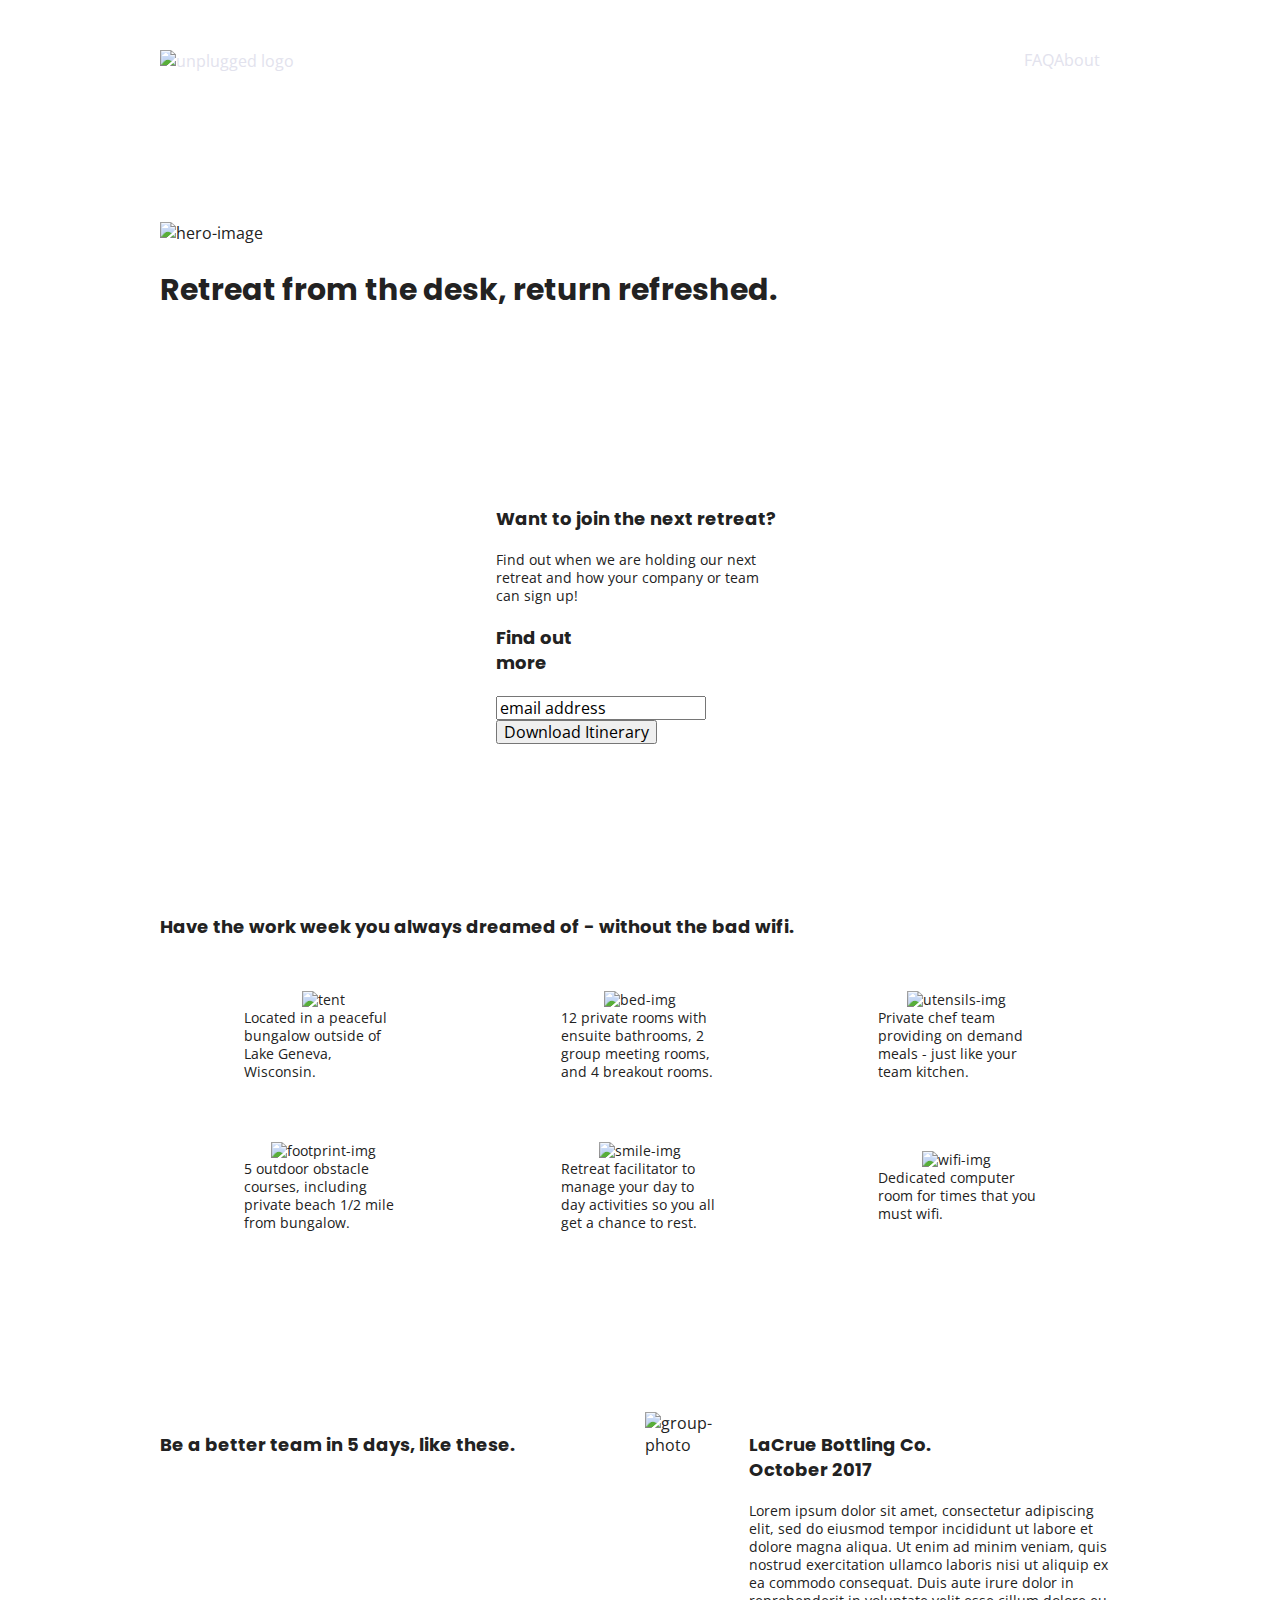
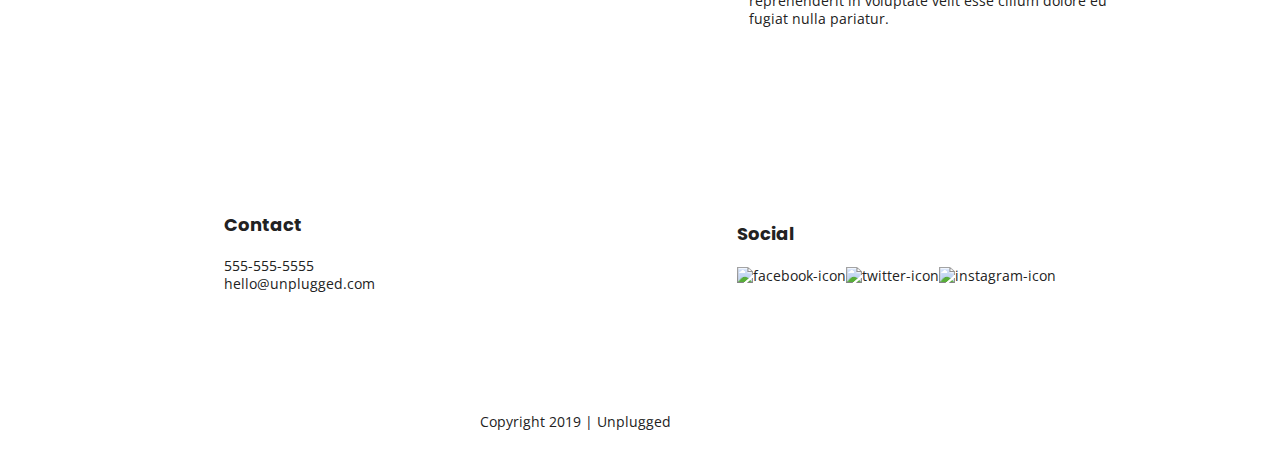
==== index.html @ 4fd0d063 "added text styles to css, organized index.html" ====
<!doctype html>
<html class="no-js" lang="">

<head>
  <title>Unplugged</title>
  <meta charset="utf-8">
  <title></title>
  <meta name="description" content="">
  <meta name="viewport" content="width=device-width, initial-scale=1">

  <meta property="og:title" content="">
  <meta property="og:type" content="">
  <meta property="og:url" content="">
  <meta property="og:image" content="">

  <link rel="manifest" href="site.webmanifest">
  <link rel="apple-touch-icon" href="icon.png">
  <!-- Place favicon.ico in the root directory -->
<!--------------------------------- CSS sheet Links -------------------------------------------->
  <link rel="stylesheet" href="css/normalize.css">
  <link rel="stylesheet" href="css/main.css">

  <meta name="theme-color" content="#fafafa">
<!--------------------------------- Font Links -------------------------------------------->
    <link rel="preconnect" href="https://fonts.googleapis.com">
    <link rel="preconnect" href="https://fonts.gstatic.com" crossorigin>
    <link href="https://fonts.googleapis.com/css2?family=Open+Sans:ital,wght@0,400;0,700;1,400&family=Poppins:wght@500&display=swap" rel="stylesheet">

  </head>

<body>

  <!--------------------------------- Header -------------------------------------------->
  <header>
    <div class="content-wrapper">
      <a href="#"><img src="../unplugged-project/img/" alt="unplugged logo"></a>  
    
      <div class="header-divider"></div>
      <div class="navbar">
        <nav>
          <ul>
            <li> <a href="faq/index.html" target="_blank" >FAQ</a></li>
            <li> <a href="about/index.html" target="_blank"> About</a></li>
          </ul>
        </nav>
      </div>
      
    </div>
  </header>

  <!--------------------------------- Hero Area -------------------------------------------->
<main>
  <section class="hero-area">
    <div class="content-wrapper">
      <img src="img/hero" alt="hero-image">
      <h2>Retreat from the desk, return refreshed.</h2>
    </div>
  </section>
 <!--------------------------------- Aside -------------------------------------------->
  <aside>
    <div class="content-wrapper">
      <div class="newsletter-signup">
        <h3>Want to join the next retreat?</h3>
        <p>Find out when we are holding our next retreat 
          and how your company or team can sign up!</p>
          <div class="form">
            <h3>Find out more</h3>
            <input type="text" name="name" value="email address">
            <input type="button" value="Download Itinerary">
        </div>
      </div>
    </div>
  </aside>
    <!--------------------------------- Features -------------------------------------------->
  <section class="features">
      <div class="content-wrapper">
            <h3> Have the work week you always dreamed of - without the 
                  bad wifi.</h3>
        <div class="feature-items">
          <article>
            <p class="tent-icon"><img src="img/" alt="tent"></p> <!--tent-->
            <p class="features-item-description">Located in a peaceful bungalow outside of Lake Geneva, 
                  Wisconsin.</p>
          </article>
          <article>
              <p class="bed-icon"> <img src="img/" alt="bed-img"></p> <!--bed-->
                <p class="features-item-description">12 private rooms with ensuite bathrooms, 2 group meeting rooms, 
                and 4 breakout rooms.</p>
          </article>
          <article>    
            <p class="utensils-icon"><img src="img/" alt="utensils-img"></p>
            <p class="features-item-description">Private chef team providing on demand meals 
                - just like your team kitchen.</p>
          </article>
          <article>
                <p class="footprint-icon"> <img src="img/" alt="footprint-img"></p>
                  <p class="features-item-description">5 outdoor obstacle courses, including private
                    beach 1/2 mile from bungalow.</p>
          </article>
          <article>
            <p class="smile-icon"><img src="img/" alt="smile-img"></p>
            <p class="features-item-description"> Retreat facilitator to manage your day to day
                    activities so you all get a chance to rest.</p>
          </article>
          <article>
            <p class="wifi-icon"> <img src="img/" alt="wifi-img"></p>
            <p class="features-item-description">Dedicated computer room for times that you must wifi.</p>
              </article>
          </div>
    </div>
   </section>
    <section>
      <div class="reviews">
        <div class="content-wrapper">
          <article>
            <h3> Be a better team in 5 days, like these.</h3>
            <img src="img/" alt="group-photo"></a><!--insert image-->
                <div> 
                  <h4> LaCrue Bottling Co. <br> October 2017</h4>
                      <p>Lorem ipsum dolor sit amet, consectetur adipiscing 
                        elit, sed do eiusmod tempor incididunt ut labore et 
                        dolore magna aliqua. Ut enim ad minim veniam, quis 
                        nostrud exercitation ullamco laboris nisi ut aliquip 
                        ex ea commodo consequat. Duis aute irure dolor
                         in reprehenderit in voluptate velit esse cillum dolore 
                         eu fugiat nulla pariatur.</p> 
                </div> 
          </article>
        </div>
      </div>
    </section>
</main>

  <!--------------------------------- Footer -------------------------------------------->
  <footer>
    <div class="content-wrapper">
      <div class="footer-content">
        <div class="contact">
          <address>
              <h4> Contact</h4>
              <p> 555-555-5555 <br> 
              hello@unplugged.com</p>
          </address>
        </div>
        <div class="Socials">
          <h4> Social</h4>
          <div class="social-icons">
            <p> <img src="/img" alt="facebook-icon"> <a href="https://www.facebook.com/yoursite" target="_blank"></a></p>
            <p> <img src="/img" alt="twitter-icon"> <a href="https://twitter.com/Skillcrush" target="_blank"></a></p>
            <p> <img src="/img" alt="instagram-icon"> <a href="https://www.instagram.com/skillcrush/" target="_blank"></a></p>
          </div>
        </div>
      </div>
    </div>
    <div class="copyright">
        <p> Copyright 2019 | Unplugged </p>
    </div>
  </footer>
  <script src="js/vendor/modernizr-3.11.2.min.js"></script>
  <script src="js/plugins.js"></script>
  <script src="js/main.js"></script>

  <!-- Google Analytics: change UA-XXXXX-Y to be your site's ID. -->
  <script>
    window.ga = function () { ga.q.push(arguments) }; ga.q = []; ga.l = +new Date;
    ga('create', 'UA-XXXXX-Y', 'auto'); ga('set', 'anonymizeIp', true); ga('set', 'transport', 'beacon'); ga('send', 'pageview')
  </script>
  <script src="https://www.google-analytics.com/analytics.js" async></script>
</body>

</html>
---- css/main.css ----
/*! HTML5 Boilerplate v8.0.0 | MIT License | https://html5boilerplate.com/ */

/* main.css 2.1.0 | MIT License | https://github.com/h5bp/main.css#readme */
/*
 * What follows is the result of much research on cross-browser styling.
 * Credit left inline and big thanks to Nicolas Gallagher, Jonathan Neal,
 * Kroc Camen, and the H5BP dev community and team.
 */

/* ==========================================================================
   Base styles: opinionated defaults
   ========================================================================== */

html {
  color: #222;
  font-size: 1em;
  line-height: 1.4;
}

/*
 * Remove text-shadow in selection highlight:
 * https://twitter.com/miketaylr/status/12228805301
 *
 * Vendor-prefixed and regular ::selection selectors cannot be combined:
 * https://stackoverflow.com/a/16982510/7133471
 *
 * Customize the background color to match your design.
 */

::-moz-selection {
  background: #b3d4fc;
  text-shadow: none;
}

::selection {
  background: #b3d4fc;
  text-shadow: none;
}

/*
 * A better looking default horizontal rule
 */

hr {
  display: block;
  height: 1px;
  border: 0;
  border-top: 1px solid #ccc;
  margin: 1em 0;
  padding: 0;
}

/*
 * Remove the gap between audio, canvas, iframes,
 * images, videos and the bottom of their containers:
 * https://github.com/h5bp/html5-boilerplate/issues/440
 */

audio,
canvas,
iframe,
img,
svg,
video {
  vertical-align: middle;
}

/*
 * Remove default fieldset styles.
 */

fieldset {
  border: 0;
  margin: 0;
  padding: 0;
}

/*
 * Allow only vertical resizing of textareas.
 */

textarea {
  resize: vertical;
}

/* ==========================================================================
   Author's custom styles
   ========================================================================== */


/*-------------------------------   GENERAL STYLES ------------------------------------*/

html{
  font-size: 16px;
}

body{
  font-family: 'Open Sans', sans-serif;
  font-size: 1em;
  text-align: left;

}

ul,
ol {
  list-style: none;
  
}

a{
  color: #e2e2ed;
  text-decoration: none;

}

h2{
  font-family: 'Poppins', sans-serif;
  font-size: 1.875em;

}

h3,
h4 { 
  font-family: 'Poppins', sans-serif;
  font-size: 1.125em;
 margin: 20px 0;
}

p{
  font-size: .875em;
  line-height: 1.285em;
}

img{

}

figure{

}

address{
  font-style:normal;
}

.content-wrapper{
  width: 90%;
  margin: 50px 0;

}



/* ----------------------------- GRID AND FLEXBOX STYLES -------------------------------*/

/* ---------------------------Base styles header/footer Flexbox-------------------------*/
header, 
footer {
  display: flex;
  justify-content: center;
  align-items:center;
  flex-flow: row wrap;
}
header{
  padding: 15px 0;
}
header .content-wrapper{
  display: flex;
  justify-content: center;
  align-items:center;
  flex-flow: row wrap;
  margin:0;
}
.header-divider {
  width:100%;
  height: 1px;
  margin: 10px 0 20px 0;
}
header nav {
  display: flex;
  justify-content: center;
  align-items:center;
  flex-flow: row wrap;
  width:60%;
}

header nav ul{
  display: flex;
  justify-content: space-around;
  width: 100%;
}
footer{
  flex-direction: column;
}

footer p{
  margin:0;
}

footer .content-wrapper {
  width: 55%;
  margin: 50px 0;
}

footer .social-icons {
  display: flex;
  justify-content: space-around;
  align-items:center;
}

footer .socials p {
  display: flex;
  justify-content: center;
  align-items:center;
}
footer .copyright{
  margin: 20px 0;
}
/* ----------------------------------Hero Area---------------------------------------- */
.hero-area {
  display: flex;
  justify-content: center;
  flex-flow: row wrap;
}
/* ----------------------------------Aside-------------------------------------------- */
aside{
  display: flex;
  justify-content: center;
  align-items:center;
  flex-flow: row wrap;
}

/* ----------------------------------Features----------------------------------------- */
.features {
  display: flex;
  justify-content: center;
  flex-flow: row wrap;
}
.features p{
  margin:0;
}

.features h2 {
  margin-bottom: 60px;
}

.features .feature-items {
  display: flex;
  justify-content: center;
  align-items:center;
  flex-flow: row wrap;
}

.features article{
  width: 63%;
  margin: 30px 0;
}


/* ----------------------------------Reviews----------------------------------------- */
.reviews{
  display: flex;
  justify-content: center;
  flex-flow: row wrap;
}
.reviews .content-wrapper{
  width: 90%;
  margin: 50px 0;
}
.reviews h2 {
  margin-bottom: 40px;
}
.reviews h3 {
  width: 55%;
  margin: 20px 0;
}
/* ----------------------------------ABOUT PAGE--------------------------------------- */
.mission {
  display: flex;
  justify-content: center;
  align-items:center;
  flex-flow: row wrap;
}
.contact {
  display: flex;
  justify-content: center;
  align-items:center;
  flex-flow: row wrap;
}

/* ----------------------------------FAQ PAGE------------------------------------------ */
.faq {
  display: flex;
  justify-content: center;
  align-items:center;
  flex-flow: row wrap;
}
.faq .content-wrapper {
  display: flex;
  justify-content: center;
  align-items:center;
  flex-flow: row wrap;
  margin: 50px 0 0;
}
 
.faq h2{
  margin: 40px;
}
.faq-content{
  margin-bottom: 50px;
}


/* ==========================================================================
   Helper classes
   ========================================================================== */

/*
 * Hide visually and from screen readers
 */

.hidden,
[hidden] {
  display: none !important;
}

/*
 * Hide only visually, but have it available for screen readers:
 * https://snook.ca/archives/html_and_css/hiding-content-for-accessibility
 *
 * 1. For long content, line feeds are not interpreted as spaces and small width
 *    causes content to wrap 1 word per line:
 *    https://medium.com/@jessebeach/beware-smushed-off-screen-accessible-text-5952a4c2cbfe
 */

.sr-only {
  border: 0;
  clip: rect(0, 0, 0, 0);
  height: 1px;
  margin: -1px;
  overflow: hidden;
  padding: 0;
  position: absolute;
  white-space: nowrap;
  width: 1px;
  /* 1 */
}

/*
 * Extends the .sr-only class to allow the element
 * to be focusable when navigated to via the keyboard:
 * https://www.drupal.org/node/897638
 */

.sr-only.focusable:active,
.sr-only.focusable:focus {
  clip: auto;
  height: auto;
  margin: 0;
  overflow: visible;
  position: static;
  white-space: inherit;
  width: auto;
}

/*
 * Hide visually and from screen readers, but maintain layout
 */

.invisible {
  visibility: hidden;
}

/*
 * Clearfix: contain floats
 *
 * For modern browsers
 * 1. The space content is one way to avoid an Opera bug when the
 *    `contenteditable` attribute is included anywhere else in the document.
 *    Otherwise it causes space to appear at the top and bottom of elements
 *    that receive the `clearfix` class.
 * 2. The use of `table` rather than `block` is only necessary if using
 *    `:before` to contain the top-margins of child elements.
 */

.clearfix::before,
.clearfix::after {
  content: " ";
  display: table;
}

.clearfix::after {
  clear: both;
}

/* ==========================================================================
   EXAMPLE Media Queries for Responsive Design.
   These examples override the primary ('mobile first') styles.
   Modify as content requires.
   ========================================================================== */

@media only screen and (min-width: 768px) {
/* ----------------------------------TABLET STYLES------------------------------------- */
/* ----------------------------------GENERAL------------------------------------------- */
.content-wrapper{
  max-width: 640px;
  margin: 100px 0;
}
/* ----------------------------------HEADER------------------------------------------ */
header{ 
justify-content: space-around;
padding: 33px 0;

}
header .content-wrapper {
  width: 100%;
  justify-content: space-between;
}

header nav{
  width: 20%;
}

header nav ul{
  justify-content: space-between;
}

.header-divider{
  display: none;
}
/* ----------------------------------HERO-AREA---------------------------------------- */

/* ----------------------------------ASIDE-------------------------------------------- */
aside .content-wrapper{
  margin: 50px 0px;
  display: flex;
  justify-content: space-between;
  flex-flow: row nowrap;
}

aside .content-wrapper .newsletter-signup,
aside .content-wrapper .form{
  width:40%;
  margin: 0; 

}
/* ----------------------------------FEATURES---------------------------------------- */
 .features .content-wrapper h2{
  margin: 50px 70px;
 }
 .features article {
display: flex;
justify-content: center;
align-items: center;
flex-flow: column wrap;
flex-basis: 50%;
}

.features .features-item-description {
    width: 50%;
}

/* ----------------------------------REVIEWS----------------------------------------- */
.reviews article {
 display: flex;
 justify-content: space-between;
}

.reviews article div {
    width:  49%;       
}


/* ----------------------------------FOOTER------------------------------------------ */

footer .content-wrapper {
    width: 65% ;
    margin: 100px 0;
}

.footer-content {
display: flex;
justify-content: space-between;
align-items: center;
}

footer .contact, footer .socials{
    margin-bottom: 0;
}



footer .copyright {
    width: 25%;
}

/* ----------------------------------ABOUT PAGE-------------------------------------- */
.mission-content{
display: flex;
justify-content: space-between;
align-items: center;
}
.mission-content p {
width:40%;
}
.contact-section .content-wrapper h2{
width: 35%;
}
.contact-content{
display: flex;
justify-content: center;
align-items: center;
}

/* ----------------------------------FAQ PAGE---------------------------------------- */
.faq .content-wrapper{
  justify-content: space-between;
}
.faq-content{
  flex-basis: 45%;
}

.faq h2{
  width: 100%;
}
}

@media only screen and (min-width: 1200px){
/* ----------------------------------DESKTOP STYLES--------------------------------- */
/* ----------------------------------GENERAL---------------------------------------- */
.content-wrapper{
  max-width: 960px;
 /* margin: 40px 115px;*/
}

/* ----------------------------------HERO AREA------------------------------------- */
.hero-area h1{
  width: 60%;
}
/* ----------------------------------ASIDE----------------------------------------- */
aside .content-wrapper{

  justify-content: space-around;

}

aside .content-wrapper .newsletter-signup,
aside .content-wrapper .form{
  width:30%;
  margin: 0; 


}
/* ----------------------------------FEATURES--------------------------------------- */
 /* .features .content-wrapper h2{
  margin: 110px 115px;
  width: ;
 } */
 .features article {
flex-basis: 33%;
}
.features h2{
  width: 90% ;
}

/* ---------------------------------REVIEWS----------------------------------------- */

.reviews article div {
    width:  42%;       
}


/* ----------------------------------FOOTER----------------------------------------- */
/*
footer .content-wrapper {
    width: 89% ;
    margin: 110px 180px;
}

.footer-content {
display: flex;
justify-content: space-between;
align-items: center;
}

footer .contact, footer .socials{
    margin-bottom: 0;
}



footer .copyright {
    width: 25%;
}
*/
/* ----------------------------------ABOUT PAGE------------------------------------- */

.mission h2, 
.contact-section .content-wrapper h2{
  width: 95%;
}
 /* 
.contact-section{
  display: flex;
  justify-content: space-between;

}
.mission-content{
display: flex;
justify-content: space-between;
align-items: center;
}
.mission-content p {
width:40%;
}
.contact-section .content-wrapper h2{
width:100%;
display: flex;
justify-content: center;
}
.contact-section .content-wrapper .contact-info{
display: flex;
justify-content: space-between;
align-items: center;
} */

/* ---------------------------------FAQ PAGE---------------------------------------- */

/*
.faq .content-wrapper{
  justify-content: space-between;
}
.faq-content{
  flex-basis: 45%;
}
*/
.faq h2{
  width: 100%;
}
/*
 footer .copyright{
  width: 100%;
 }
*/
}


/*==========================================================================
   Print styles.
   Inlined to avoid the additional HTTP request:
   https://www.phpied.com/delay-loading-your-print-css/
   ========================================================================== */

@media print {
  *,
  *::before,
  *::after {
    background: #fff !important;
    color: #000 !important;
    /* Black prints faster */
    box-shadow: none !important;
    text-shadow: none !important;
  }

  a,
  a:visited {
    text-decoration: underline;
  }

  a[href]::after {
    content: " (" attr(href) ")";
  }

  abbr[title]::after {
    content: " (" attr(title) ")";
  }

  /*
   * Don't show links that are fragment identifiers,
   * or use the `javascript:` pseudo protocol
   */
  a[href^="#"]::after,
  a[href^="javascript:"]::after {
    content: "";
  }

  pre {
    white-space: pre-wrap !important;
  }

  pre,
  blockquote {
    border: 1px solid #999;
    page-break-inside: avoid;
  }

  /*
   * Printing Tables:
   * https://web.archive.org/web/20180815150934/http://css-discuss.incutio.com/wiki/Printing_Tables
   */
  thead {
    display: table-header-group;
  }

  tr,
  img {
    page-break-inside: avoid;
  }

  p,
  h2,
  h3 {
    orphans: 3;
    widows: 3;
  }

  h2,
  h3 {
    page-break-after: avoid;
  }
}
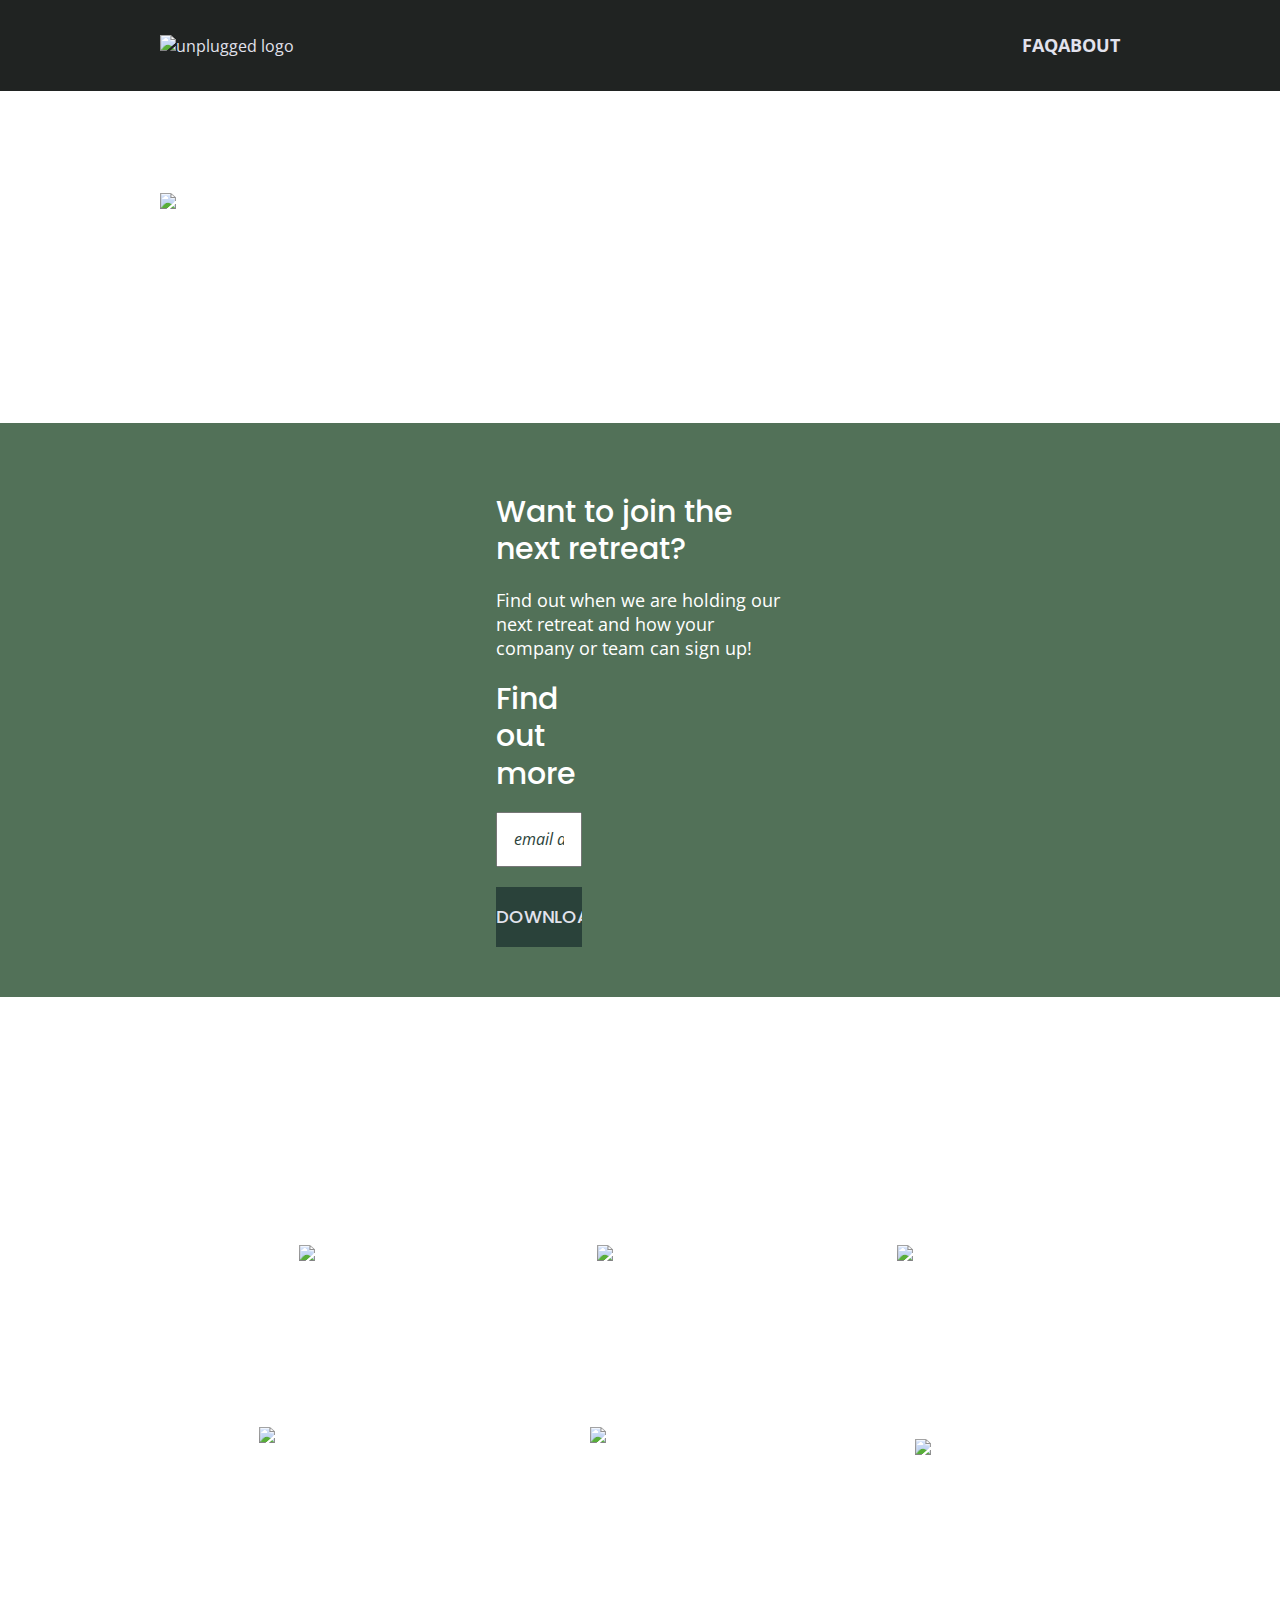
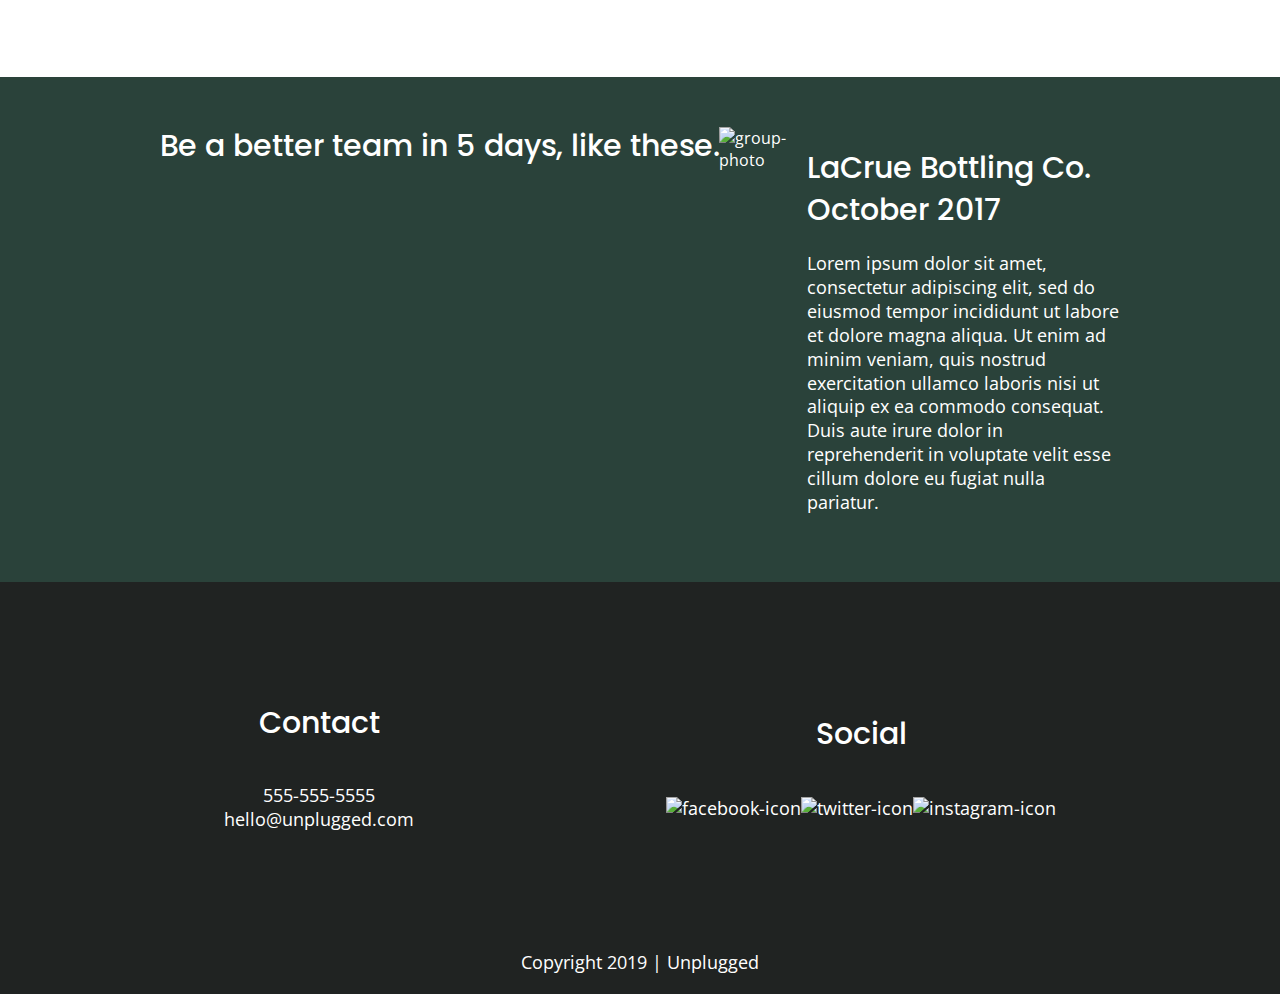
==== commit 9c016ef4: "added background color, text styles, fixed class name issues in html" ====
--- a/index.html
+++ b/index.html
@@ -16,12 +16,12 @@
   <link rel="manifest" href="site.webmanifest">
   <link rel="apple-touch-icon" href="icon.png">
   <!-- Place favicon.ico in the root directory -->
-<!--------------------------------- CSS sheet Links -------------------------------------------->
+<!--------------------------------- CSS sheet Links ------------------------------------------------------>
   <link rel="stylesheet" href="css/normalize.css">
   <link rel="stylesheet" href="css/main.css">
 
   <meta name="theme-color" content="#fafafa">
-<!--------------------------------- Font Links -------------------------------------------->
+<!--------------------------------- Font Links ---------------------------------------------------------->
     <link rel="preconnect" href="https://fonts.googleapis.com">
     <link rel="preconnect" href="https://fonts.gstatic.com" crossorigin>
     <link href="https://fonts.googleapis.com/css2?family=Open+Sans:ital,wght@0,400;0,700;1,400&family=Poppins:wght@500&display=swap" rel="stylesheet">
@@ -30,7 +30,7 @@
 
 <body>
 
-  <!--------------------------------- Header -------------------------------------------->
+  <!--------------------------------- Header ----------------------------------------------------------->
   <header>
     <div class="content-wrapper">
       <a href="#"><img src="../unplugged-project/img/" alt="unplugged logo"></a>  
@@ -48,7 +48,7 @@
     </div>
   </header>
 
-  <!--------------------------------- Hero Area -------------------------------------------->
+  <!--------------------------------- Hero Area -------------------------------------------------------->
 <main>
   <section class="hero-area">
     <div class="content-wrapper">
@@ -56,7 +56,7 @@
       <h2>Retreat from the desk, return refreshed.</h2>
     </div>
   </section>
- <!--------------------------------- Aside -------------------------------------------->
+ <!--------------------------------- Aside ----------------------------------------------------------->
   <aside>
     <div class="content-wrapper">
       <div class="newsletter-signup">
@@ -71,7 +71,7 @@
       </div>
     </div>
   </aside>
-    <!--------------------------------- Features -------------------------------------------->
+    <!--------------------------------- Features ------------------------------------------------------>
   <section class="features">
       <div class="content-wrapper">
             <h3> Have the work week you always dreamed of - without the 
@@ -109,6 +109,7 @@
           </div>
     </div>
    </section>
+   <!-------------------------------------REVIEWS------------------------------------------------------->
     <section>
       <div class="reviews">
         <div class="content-wrapper">
@@ -131,7 +132,7 @@
     </section>
 </main>
 
-  <!--------------------------------- Footer -------------------------------------------->
+  <!--------------------------------- Footer ----------------------------------------------------------->
   <footer>
     <div class="content-wrapper">
       <div class="footer-content">
--- a/css/main.css
+++ b/css/main.css
@@ -92,18 +92,21 @@
 
 html{
   font-size: 16px;
+  color: white;
 }
 
 body{
   font-family: 'Open Sans', sans-serif;
   font-size: 1em;
   text-align: left;
+ 
 
 }
 
 ul,
 ol {
   list-style: none;
+ 
   
 }
 
@@ -116,6 +119,7 @@
 h2{
   font-family: 'Poppins', sans-serif;
   font-size: 1.875em;
+  font-weight: 500;
 
 }
 
@@ -123,21 +127,26 @@
 h4 { 
   font-family: 'Poppins', sans-serif;
   font-size: 1.125em;
- margin: 20px 0;
+  margin: 20px 0;
+  font-weight: 500;
 }
 
 p{
   font-size: .875em;
   line-height: 1.285em;
 }
-
-img{
+.faq-content{
+  text-align: left;
+}
+
+/*img{
 
 }
 
 figure{
 
 }
+*/
 
 address{
   font-style:normal;
@@ -148,19 +157,18 @@
   margin: 50px 0;
 
 }
-
-
-
 /* ----------------------------- GRID AND FLEXBOX STYLES -------------------------------*/
 
-/* ---------------------------Base styles header/footer Flexbox-------------------------*/
+/* ----------------------------------header/footer----------------------------------*/
 header, 
 footer {
   display: flex;
   justify-content: center;
   align-items:center;
   flex-flow: row wrap;
-}
+  background-color: #202322;
+}
+
 header{
   padding: 15px 0;
 }
@@ -172,13 +180,17 @@
   margin:0;
 }
 .header-divider {
+  background: #3a3a3a; 
   width:100%;
   height: 1px;
   margin: 10px 0 20px 0;
 }
 header nav {
-  display: flex;
-  justify-content: center;
+  text-transform: uppercase;
+  font-size: 1.125em;
+  font-weight:700;
+  display: flex;
+  justify-content: space-around;
   align-items:center;
   flex-flow: row wrap;
   width:60%;
@@ -191,6 +203,7 @@
 }
 footer{
   flex-direction: column;
+  text-align: center;
 }
 
 footer p{
@@ -222,14 +235,47 @@
   justify-content: center;
   flex-flow: row wrap;
 }
+
+.hero-area h1{
+  font-size: 2.25em;
+  font-family: 'poppins', helvetica, arial, sans-serif;
+  font-weight: 500;
+  line-height: 1.2;
+}
 /* ----------------------------------Aside-------------------------------------------- */
 aside{
-  display: flex;
-  justify-content: center;
-  align-items:center;
-  flex-flow: row wrap;
-}
-
+  background-color: #527158;
+  display: flex;
+  justify-content: center;
+  align-items:center;
+  flex-flow: row wrap;
+}
+/*------------------------------EMAIL INPUT AND BUTTON-----------------------------------*/
+aside .form {
+  margin-top: 30px;
+}
+ 
+input[type=text] {
+  box-sizing: border-box;
+  width: 100%;
+  color: #2a423a;
+  font-style: italic;
+  padding: 1em;
+}
+ 
+input[type=button] {
+  width: 100%;
+  padding: 20px 0;
+  margin-top: 20px;
+  background-color: #2a423a;
+  font-family: 'Poppins', Helvetica, Arial, sans-serif;
+  font-weight: 500;
+  font-size: 1.125em;
+  color: #e2e3ed;
+  border: none;
+  text-align: center;
+  text-transform: uppercase;
+}
 /* ----------------------------------Features----------------------------------------- */
 .features {
   display: flex;
@@ -237,6 +283,7 @@
   flex-flow: row wrap;
 }
 .features p{
+  text-align: center;
   margin:0;
 }
 
@@ -259,6 +306,7 @@
 
 /* ----------------------------------Reviews----------------------------------------- */
 .reviews{
+  background-color: #2a423a;
   display: flex;
   justify-content: center;
   flex-flow: row wrap;
@@ -269,6 +317,7 @@
 }
 .reviews h2 {
   margin-bottom: 40px;
+  line-height: 1;
 }
 .reviews h3 {
   width: 55%;
@@ -276,20 +325,26 @@
 }
 /* ----------------------------------ABOUT PAGE--------------------------------------- */
 .mission {
-  display: flex;
-  justify-content: center;
-  align-items:center;
-  flex-flow: row wrap;
-}
-.contact {
-  display: flex;
-  justify-content: center;
-  align-items:center;
-  flex-flow: row wrap;
+  background-color: #527158;
+  display: flex;
+  justify-content: center;
+  align-items:center;
+  flex-flow: row wrap;
+}
+.contact-section {
+  background-color: #2a423a;
+  display: flex;
+  justify-content: center;
+  align-items:center;
+  flex-flow: row wrap;
+}
+.contact-content p {
+  margin: 0;
 }
 
 /* ----------------------------------FAQ PAGE------------------------------------------ */
 .faq {
+  background-color: #527158;
   display: flex;
   justify-content: center;
   align-items:center;
@@ -300,16 +355,19 @@
   justify-content: center;
   align-items:center;
   flex-flow: row wrap;
-  margin: 50px 0 0;
+  margin: 50px 0 0 0;
 }
  
 .faq h2{
   margin: 40px;
+  line-height: 1;
 }
 .faq-content{
   margin-bottom: 50px;
 }
-
+.faq-content h4 {
+  line-height: 1.333;
+}
 
 /* ==========================================================================
    Helper classes
@@ -402,10 +460,21 @@
 @media only screen and (min-width: 768px) {
 /* ----------------------------------TABLET STYLES------------------------------------- */
 /* ----------------------------------GENERAL------------------------------------------- */
-.content-wrapper{
+.content-wrapper {
   max-width: 640px;
   margin: 100px 0;
 }
+    
+h2 {
+  font-size: 2.25em;
+  line-height: 1.333;
+}
+
+h3 {
+  font-size: 1.5em;
+  line-height: 1.25;
+}
+
 /* ----------------------------------HEADER------------------------------------------ */
 header{ 
 justify-content: space-around;
@@ -432,10 +501,10 @@
 
 /* ----------------------------------ASIDE-------------------------------------------- */
 aside .content-wrapper{
-  margin: 50px 0px;
+  margin: 50px 0;
   display: flex;
   justify-content: space-between;
-  flex-flow: row nowrap;
+  flex-flow: row wrap;
 }
 
 aside .content-wrapper .newsletter-signup,
@@ -445,8 +514,8 @@
 
 }
 /* ----------------------------------FEATURES---------------------------------------- */
- .features .content-wrapper h2{
-  margin: 50px 70px;
+ .features  h2{
+  margin-bottom: 20px;
  }
  .features article {
 display: flex;
@@ -457,7 +526,7 @@
 }
 
 .features .features-item-description {
-    width: 50%;
+    width: 62%;
 }
 
 /* ----------------------------------REVIEWS----------------------------------------- */
@@ -465,9 +534,17 @@
  display: flex;
  justify-content: space-between;
 }
+.reviews h2{
+  width:85%;
+}
 
 .reviews article div {
     width:  49%;       
+}
+
+.reviews h3{
+  width: 75%;
+  margin: 0;
 }
 
 
@@ -478,20 +555,26 @@
     margin: 100px 0;
 }
 
-.footer-content {
+footer .footer-content {
 display: flex;
 justify-content: space-between;
 align-items: center;
-}
-
-footer .contact, footer .socials{
+flex-direction: row;
+}
+
+footer .contact{
     margin-bottom: 0;
 }
-
-
+footer h4{
+  font-size: 1.5em;
+  margin-bottom: 40px;
+}
+footer p{
+  line-height: 1.285;
+}
 
 footer .copyright {
-    width: 25%;
+    width: 100%;
 }
 
 /* ----------------------------------ABOUT PAGE-------------------------------------- */
@@ -499,17 +582,22 @@
 display: flex;
 justify-content: space-between;
 align-items: center;
+padding-top:20px;
 }
 .mission-content p {
-width:40%;
+width:45%;
 }
 .contact-section .content-wrapper h2{
-width: 35%;
+width: 80%;
 }
 .contact-content{
 display: flex;
-justify-content: center;
-align-items: center;
+justify-content: space-between;
+align-items: flex-start;
+}
+
+.contact-content h4{
+  font-size: 1.5em;
 }
 
 /* ----------------------------------FAQ PAGE---------------------------------------- */
@@ -523,19 +611,41 @@
 .faq h2{
   width: 100%;
 }
+.faq h4,
+.faq p{
+  font-size: .875em;
+  line-height: 1.125;
+}
 }
 
 @media only screen and (min-width: 1200px){
 /* ----------------------------------DESKTOP STYLES--------------------------------- */
 /* ----------------------------------GENERAL---------------------------------------- */
-.content-wrapper{
+header {
+  padding: 15px 0;
+}
+
+.content-wrapper {
   max-width: 960px;
- /* margin: 40px 115px;*/
-}
-
+}
+
+h2 {
+  font-size: 2.25em;
+}
+
+h3,
+h4 {
+    font-size: 1.875em;
+}
+
+p {
+    font-size: 1.125em;
+    line-height: 1.333;
+}
 /* ----------------------------------HERO AREA------------------------------------- */
 .hero-area h1{
   width: 60%;
+  font-size: 3.75em;
 }
 /* ----------------------------------ASIDE----------------------------------------- */
 aside .content-wrapper{
@@ -547,101 +657,59 @@
 aside .content-wrapper .newsletter-signup,
 aside .content-wrapper .form{
   width:30%;
-  margin: 0; 
-
-
+
+}
+
+.newsletter-signup p{
+  font-size: 1.125em;
 }
 /* ----------------------------------FEATURES--------------------------------------- */
- /* .features .content-wrapper h2{
-  margin: 110px 115px;
-  width: ;
- } */
+ .features h2{
+  width: 90%;
+ }
+
  .features article {
 flex-basis: 33%;
 }
-.features h2{
-  width: 90% ;
-}
 
 /* ---------------------------------REVIEWS----------------------------------------- */
 
 .reviews article div {
     width:  42%;       
 }
-
+.reviews h2{
+  padding-bottom: 50px;
+}
 
 /* ----------------------------------FOOTER----------------------------------------- */
-/*
-footer .content-wrapper {
-    width: 89% ;
-    margin: 110px 180px;
-}
-
-.footer-content {
-display: flex;
-justify-content: space-between;
-align-items: center;
-}
-
-footer .contact, footer .socials{
-    margin-bottom: 0;
-}
-
-
-
-footer .copyright {
-    width: 25%;
-}
-*/
+
+
+footer h4{
+  font-size: 1.875em;}
 /* ----------------------------------ABOUT PAGE------------------------------------- */
 
 .mission h2, 
 .contact-section .content-wrapper h2{
   width: 95%;
-}
- /* 
-.contact-section{
-  display: flex;
-  justify-content: space-between;
-
-}
-.mission-content{
-display: flex;
-justify-content: space-between;
-align-items: center;
-}
-.mission-content p {
-width:40%;
-}
-.contact-section .content-wrapper h2{
-width:100%;
-display: flex;
-justify-content: center;
-}
-.contact-section .content-wrapper .contact-info{
-display: flex;
-justify-content: space-between;
-align-items: center;
-} */
+  font-size: 3em;
+}
+.contact-content h4{
+  font-size: 1.875em;
+}
 
 /* ---------------------------------FAQ PAGE---------------------------------------- */
 
-/*
-.faq .content-wrapper{
-  justify-content: space-between;
-}
-.faq-content{
-  flex-basis: 45%;
-}
-*/
+
 .faq h2{
   width: 100%;
-}
-/*
- footer .copyright{
-  width: 100%;
- }
-*/
+  font-size:3em;
+}
+.faq h4,
+.faq p{
+  font-size: 1.125em;
+line-height: 1;
+}
+
 }
 
 
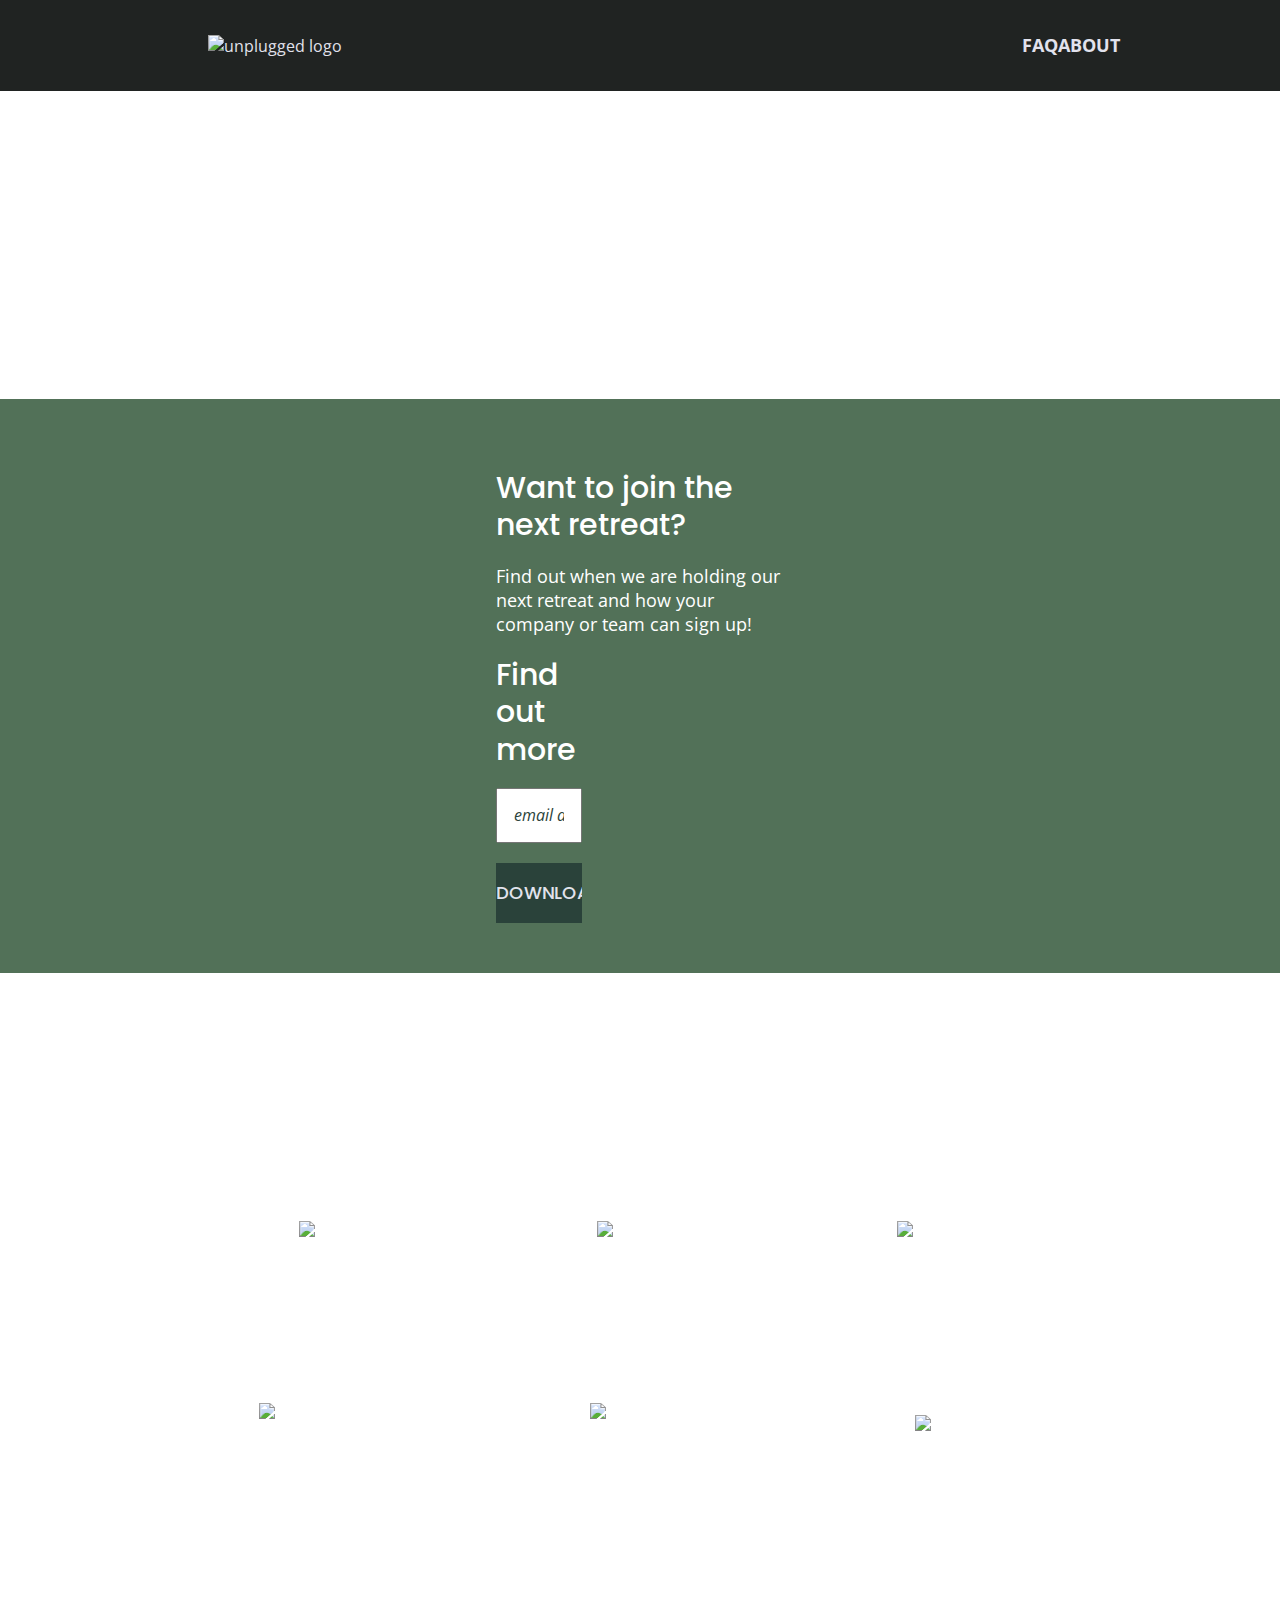
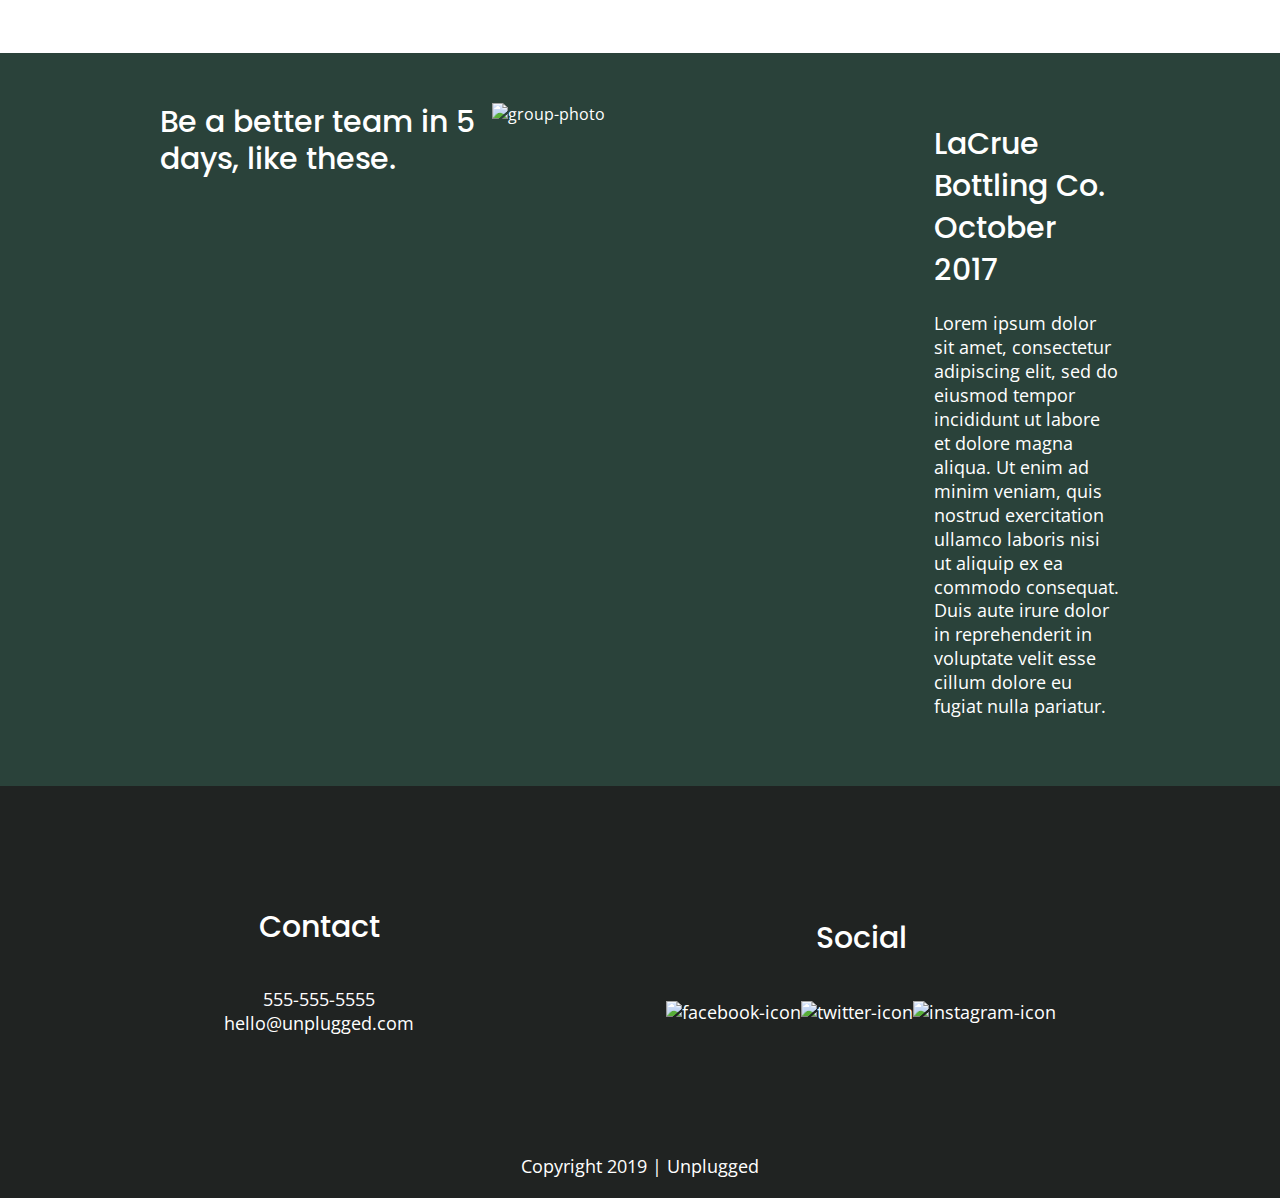
==== commit 33a65f7d: "added logo" ====
--- a/index.html
+++ b/index.html
@@ -33,8 +33,11 @@
   <!--------------------------------- Header ----------------------------------------------------------->
   <header>
     <div class="content-wrapper">
-      <a href="#"><img src="../unplugged-project/img/" alt="unplugged logo"></a>  
-    
+      <figure>
+        <a href="index.html">
+          <img src="../unplugged-project/img/unpluggedlogo.png" alt="unplugged logo">
+        </a>  
+      </figure>
       <div class="header-divider"></div>
       <div class="navbar">
         <nav>
@@ -52,7 +55,8 @@
 <main>
   <section class="hero-area">
     <div class="content-wrapper">
-      <img src="img/hero" alt="hero-image">
+    
+      
       <h2>Retreat from the desk, return refreshed.</h2>
     </div>
   </section>
--- a/css/main.css
+++ b/css/main.css
@@ -139,14 +139,15 @@
   text-align: left;
 }
 
-/*img{
-
+img{
+width: 100%;
 }
 
 figure{
-
-}
-*/
+  margin:0;
+
+}
+
 
 address{
   font-style:normal;
@@ -172,6 +173,16 @@
 header{
   padding: 15px 0;
 }
+
+
+header figure {
+    width: 60%;
+    display: flex;
+    justify-content: center;
+    align-items: center;
+    flex-flow: row wrap;
+}
+
 header .content-wrapper{
   display: flex;
   justify-content: center;
@@ -485,7 +496,9 @@
   width: 100%;
   justify-content: space-between;
 }
-
+header figure{
+  width:30%;
+}
 header nav{
   width: 20%;
 }
@@ -624,7 +637,9 @@
 header {
   padding: 15px 0;
 }
-
+header figure{
+  width:24%;
+}
 .content-wrapper {
   max-width: 960px;
 }
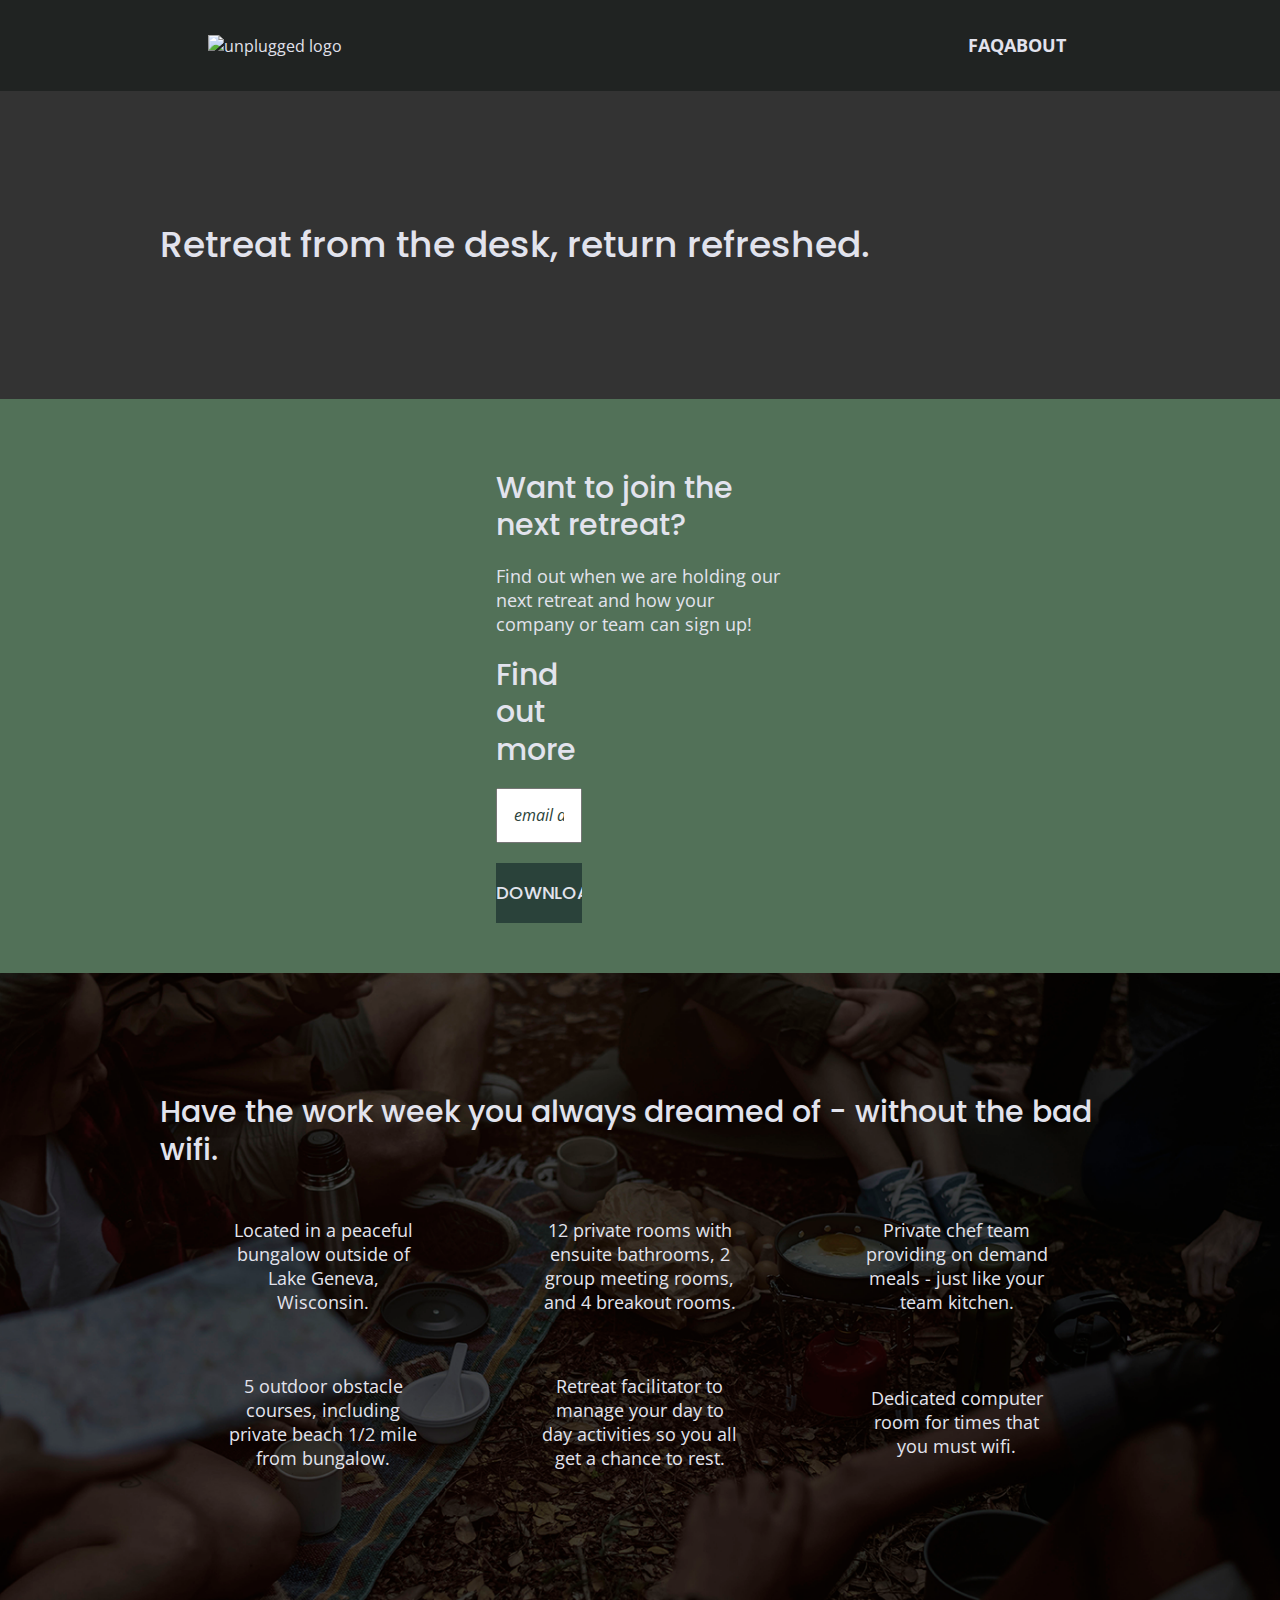
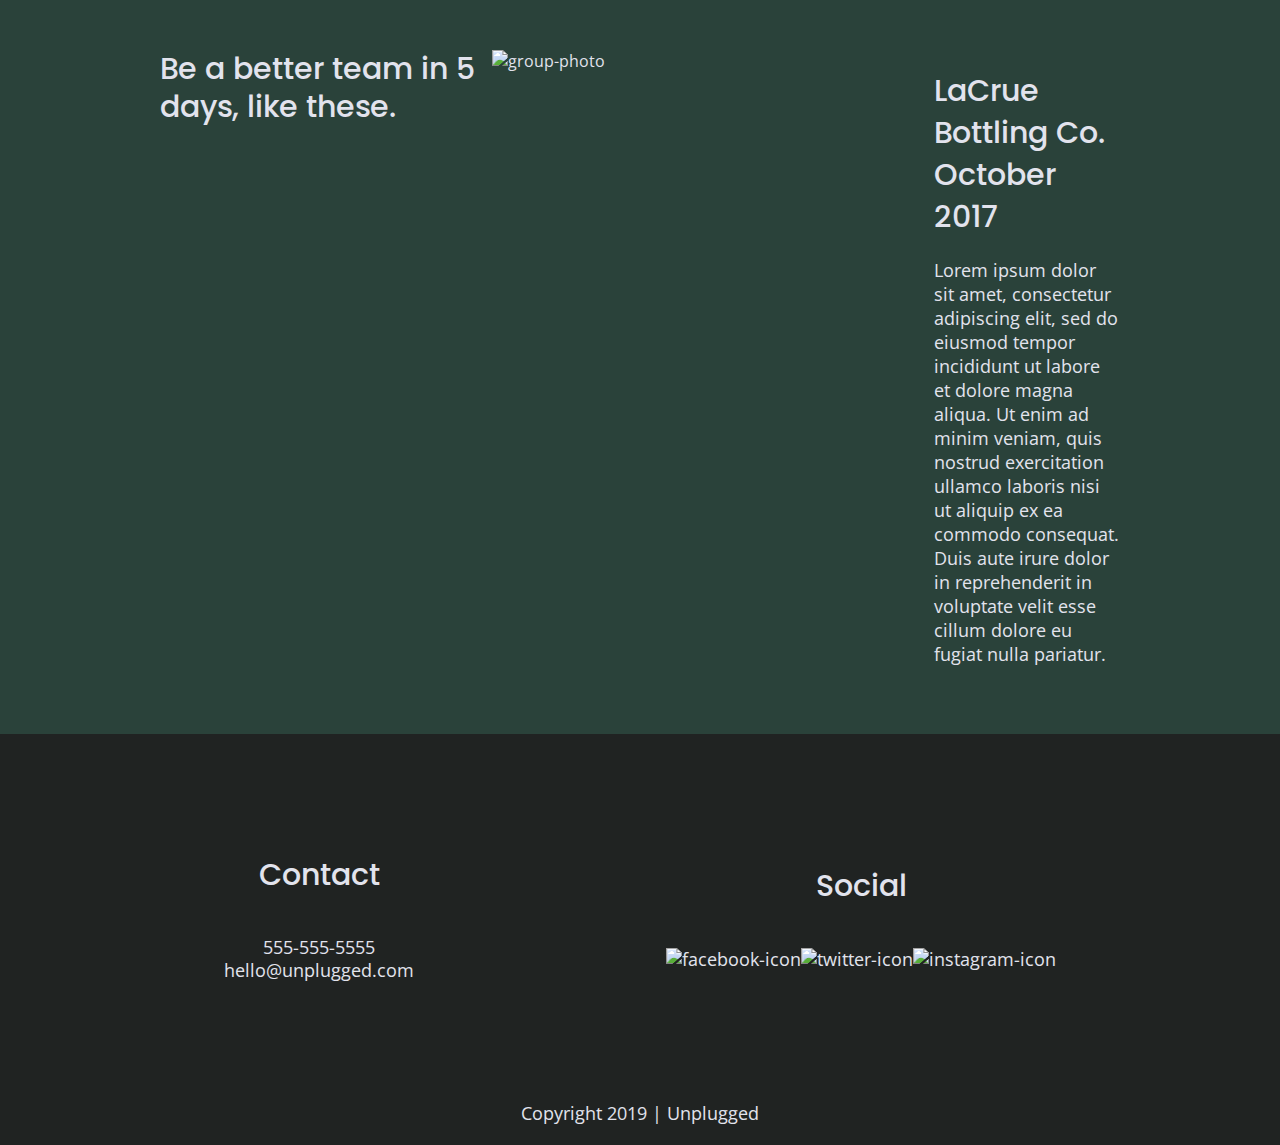
==== commit 3b12e376: "added icons via fontawesome to features" ====
--- a/index.html
+++ b/index.html
@@ -16,16 +16,24 @@
   <link rel="manifest" href="site.webmanifest">
   <link rel="apple-touch-icon" href="icon.png">
   <!-- Place favicon.ico in the root directory -->
+
+
+<!---------------------------------FONT AWESOME ICON LINKS------------------------------------------------>
+	
+<!-- FontAwesome CDN version 5.5 -->
+<link rel="stylesheet" href="https://use.fontawesome.com/releases/v5.5.0/css/all.css" 
+integrity="sha384-B4dIYHKNBt8Bc12p+WXckhzcICo0wtJAoU8YZTY5qE0Id1GSseTk6S+L3BlXeVIU" crossorigin="anonymous">
 <!--------------------------------- CSS sheet Links ------------------------------------------------------>
   <link rel="stylesheet" href="css/normalize.css">
   <link rel="stylesheet" href="css/main.css">
 
-  <meta name="theme-color" content="#fafafa">
 <!--------------------------------- Font Links ---------------------------------------------------------->
     <link rel="preconnect" href="https://fonts.googleapis.com">
     <link rel="preconnect" href="https://fonts.gstatic.com" crossorigin>
     <link href="https://fonts.googleapis.com/css2?family=Open+Sans:ital,wght@0,400;0,700;1,400&family=Poppins:wght@500&display=swap" rel="stylesheet">
 
+    
+  <meta name="theme-color" content="#fafafa">
   </head>
 
 <body>
@@ -55,8 +63,6 @@
 <main>
   <section class="hero-area">
     <div class="content-wrapper">
-    
-      
       <h2>Retreat from the desk, return refreshed.</h2>
     </div>
   </section>
@@ -82,32 +88,32 @@
                   bad wifi.</h3>
         <div class="feature-items">
           <article>
-            <p class="tent-icon"><img src="img/" alt="tent"></p> <!--tent-->
+            <p class="fontawesome-icon"> <i class="fas fa-campground"></i></p> <!--tent-->
             <p class="features-item-description">Located in a peaceful bungalow outside of Lake Geneva, 
                   Wisconsin.</p>
           </article>
           <article>
-              <p class="bed-icon"> <img src="img/" alt="bed-img"></p> <!--bed-->
+            <p class="fontawesome-icon"> <i class="fas fa-bed"></i> <!--bed-->
                 <p class="features-item-description">12 private rooms with ensuite bathrooms, 2 group meeting rooms, 
                 and 4 breakout rooms.</p>
           </article>
           <article>    
-            <p class="utensils-icon"><img src="img/" alt="utensils-img"></p>
+            <p class="fontawesome-icon"> <i class="fas fa-utensils"></i>
             <p class="features-item-description">Private chef team providing on demand meals 
                 - just like your team kitchen.</p>
           </article>
           <article>
-                <p class="footprint-icon"> <img src="img/" alt="footprint-img"></p>
+            <p class="fontawesome-icon"> <i class="fas fa-shoe-prints"></i>
                   <p class="features-item-description">5 outdoor obstacle courses, including private
                     beach 1/2 mile from bungalow.</p>
           </article>
           <article>
-            <p class="smile-icon"><img src="img/" alt="smile-img"></p>
+            <p class="fontawesome-icon"> <i class="fas fa-smile"></i>
             <p class="features-item-description"> Retreat facilitator to manage your day to day
                     activities so you all get a chance to rest.</p>
           </article>
           <article>
-            <p class="wifi-icon"> <img src="img/" alt="wifi-img"></p>
+            <p class="fontawesome-icon"> <i class="fas fa-wifi"></i>
             <p class="features-item-description">Dedicated computer room for times that you must wifi.</p>
               </article>
           </div>
--- a/css/main.css
+++ b/css/main.css
@@ -92,13 +92,14 @@
 
 html{
   font-size: 16px;
-  color: white;
+  
 }
 
 body{
   font-family: 'Open Sans', sans-serif;
   font-size: 1em;
   text-align: left;
+  color: #e2e3ed;
  
 
 }
@@ -135,9 +136,6 @@
   font-size: .875em;
   line-height: 1.285em;
 }
-.faq-content{
-  text-align: left;
-}
 
 img{
 width: 100%;
@@ -145,9 +143,7 @@
 
 figure{
   margin:0;
-
-}
-
+}
 
 address{
   font-style:normal;
@@ -207,7 +203,7 @@
   width:60%;
 }
 
-header nav ul{
+header .navbar ul{
   display: flex;
   justify-content: space-around;
   width: 100%;
@@ -245,6 +241,8 @@
   display: flex;
   justify-content: center;
   flex-flow: row wrap;
+  background: url('../img/hero-image.png') center no-repeat #333;
+  background-size: cover;
 }
 
 .hero-area h1{
@@ -292,6 +290,8 @@
   display: flex;
   justify-content: center;
   flex-flow: row wrap;
+  background: url('../img/picnic.png') center no-repeat #333;
+  background-size: cover;
 }
 .features p{
   text-align: center;
@@ -313,7 +313,10 @@
   width: 63%;
   margin: 30px 0;
 }
-
+.features i{
+    font-size: 3.75em;
+    margin-bottom:40px;
+}
 
 /* ----------------------------------Reviews----------------------------------------- */
 .reviews{
@@ -353,6 +356,22 @@
   margin: 0;
 }
 
+.map figure {
+  width: 100%;
+  height: 0; 
+  padding-bottom: 125%; 
+  overflow: hidden;
+  position: relative;
+}
+
+.map iframe {
+  width: 100%;
+  height: 100%;
+  position: absolute; 
+  top: 0; 
+  left: 0; 
+}
+
 /* ----------------------------------FAQ PAGE------------------------------------------ */
 .faq {
   background-color: #527158;
@@ -361,20 +380,26 @@
   align-items:center;
   flex-flow: row wrap;
 }
-.faq .content-wrapper {
-  display: flex;
-  justify-content: center;
-  align-items:center;
-  flex-flow: row wrap;
-  margin: 50px 0 0 0;
-}
- 
+/*.faq .content-wrapper {
+  display: flex;
+  justify-content: center;
+  align-items:center;
+  flex-flow: row wrap;
+  margin: 50px 5px;
+}
+ */
 .faq h2{
   margin: 40px;
   line-height: 1;
 }
 .faq-content{
+  display: flex;
+  justify-content: center;
+  align-items:center;
+  flex-flow: row wrap;
+  width: 90%;
   margin-bottom: 50px;
+  margin-left: 20px;
 }
 .faq-content h4 {
   line-height: 1.333;
@@ -499,11 +524,11 @@
 header figure{
   width:30%;
 }
-header nav{
+header .navbar {
   width: 20%;
 }
 
-header nav ul{
+header .navbar ul{
   justify-content: space-between;
 }
 
@@ -608,6 +633,10 @@
 justify-content: space-between;
 align-items: flex-start;
 }
+.map figure {
+  padding-bottom: 45%; 
+}
+
 
 .contact-content h4{
   font-size: 1.5em;
@@ -618,7 +647,8 @@
   justify-content: space-between;
 }
 .faq-content{
-  flex-basis: 45%;
+ flex-basis: 45%;
+
 }
 
 .faq h2{
@@ -664,15 +694,12 @@
 }
 /* ----------------------------------ASIDE----------------------------------------- */
 aside .content-wrapper{
-
   justify-content: space-around;
-
 }
 
 aside .content-wrapper .newsletter-signup,
 aside .content-wrapper .form{
   width:30%;
-
 }
 
 .newsletter-signup p{
@@ -710,6 +737,9 @@
 }
 .contact-content h4{
   font-size: 1.875em;
+}
+.map figure {
+  padding-bottom: 37%; 
 }
 
 /* ---------------------------------FAQ PAGE---------------------------------------- */
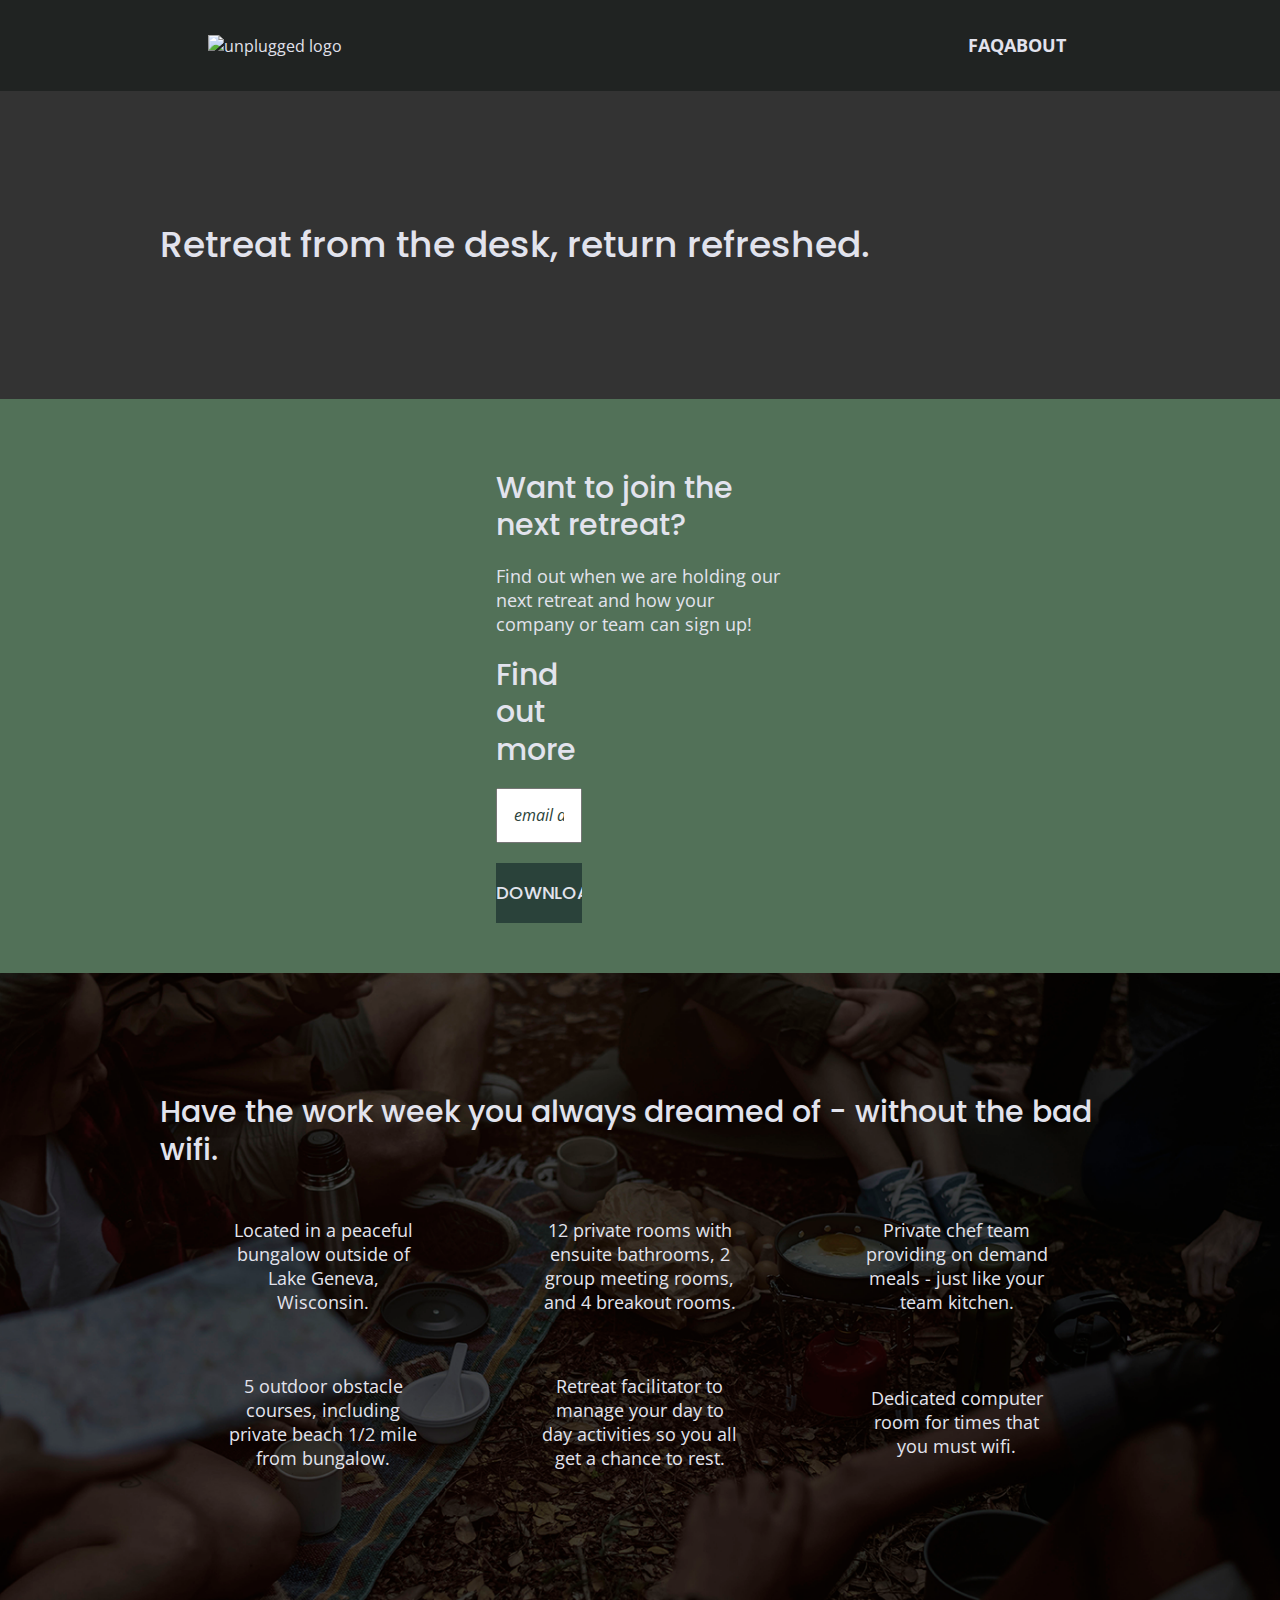
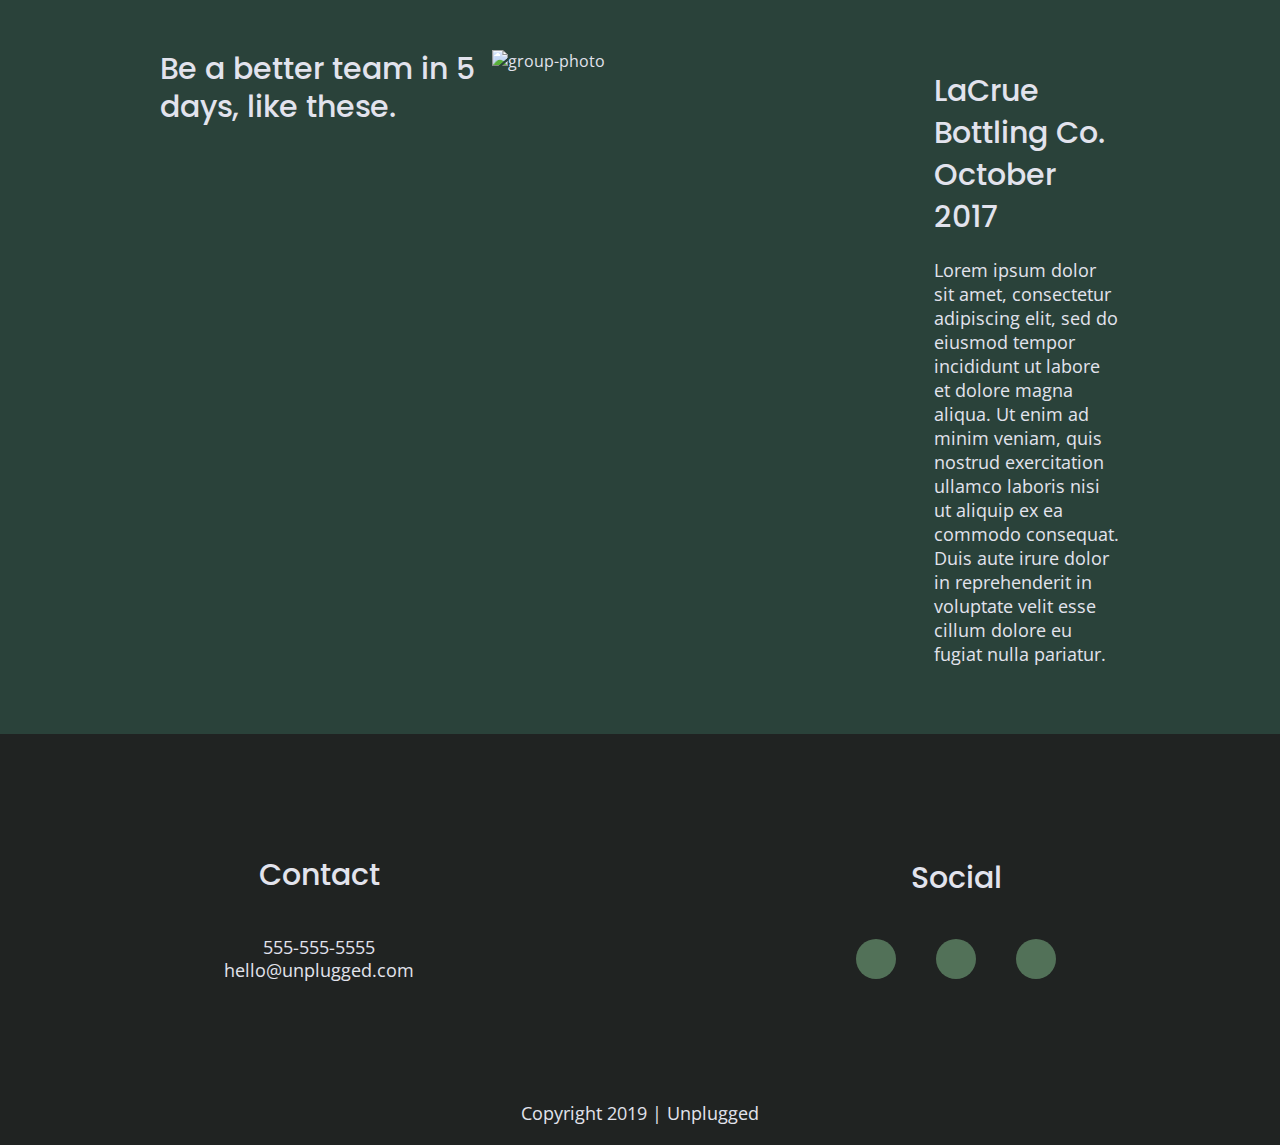
==== commit 85f710dd: "added styles to social-icons" ====
--- a/index.html
+++ b/index.html
@@ -156,9 +156,9 @@
         <div class="Socials">
           <h4> Social</h4>
           <div class="social-icons">
-            <p> <img src="/img" alt="facebook-icon"> <a href="https://www.facebook.com/yoursite" target="_blank"></a></p>
-            <p> <img src="/img" alt="twitter-icon"> <a href="https://twitter.com/Skillcrush" target="_blank"></a></p>
-            <p> <img src="/img" alt="instagram-icon"> <a href="https://www.instagram.com/skillcrush/" target="_blank"></a></p>
+            <p> <a href="https://www.facebook.com/skillcrush" target="_blank"><i class="fab fa-facebook-f"></i></a></p>
+            <p> <a href="https://twitter.com/Skillcrush" target="_blank"></a><i class="fab fa-twitter"></i></p>
+            <p> <a href="https://www.instagram.com/skillcrush/" target="_blank"></a><i class="fab fa-instagram"></i></p>
           </div>
         </div>
       </div>
--- a/css/main.css
+++ b/css/main.css
@@ -228,10 +228,18 @@
   align-items:center;
 }
 
-footer .socials p {
-  display: flex;
-  justify-content: center;
-  align-items:center;
+footer .social-icons p i{
+  font-size: 1.3125em;
+}
+
+footer .social-icons p {
+  display: flex;
+  justify-content: center;
+  align-items:center;
+  background-color: #527158;
+  border-radius: 50%;
+  width: 40px;
+  height: 40px;
 }
 footer .copyright{
   margin: 20px 0;
@@ -611,6 +619,10 @@
   line-height: 1.285;
 }
 
+footer .social-icons{
+  width: 12.5em;
+  justify-content: space-between;
+}
 footer .copyright {
     width: 100%;
 }
@@ -725,7 +737,10 @@
 
 /* ----------------------------------FOOTER----------------------------------------- */
 
-
+footer .social-icons {
+  width: 12.5em;
+  justify-content: space-between;
+}
 footer h4{
   font-size: 1.875em;}
 /* ----------------------------------ABOUT PAGE------------------------------------- */
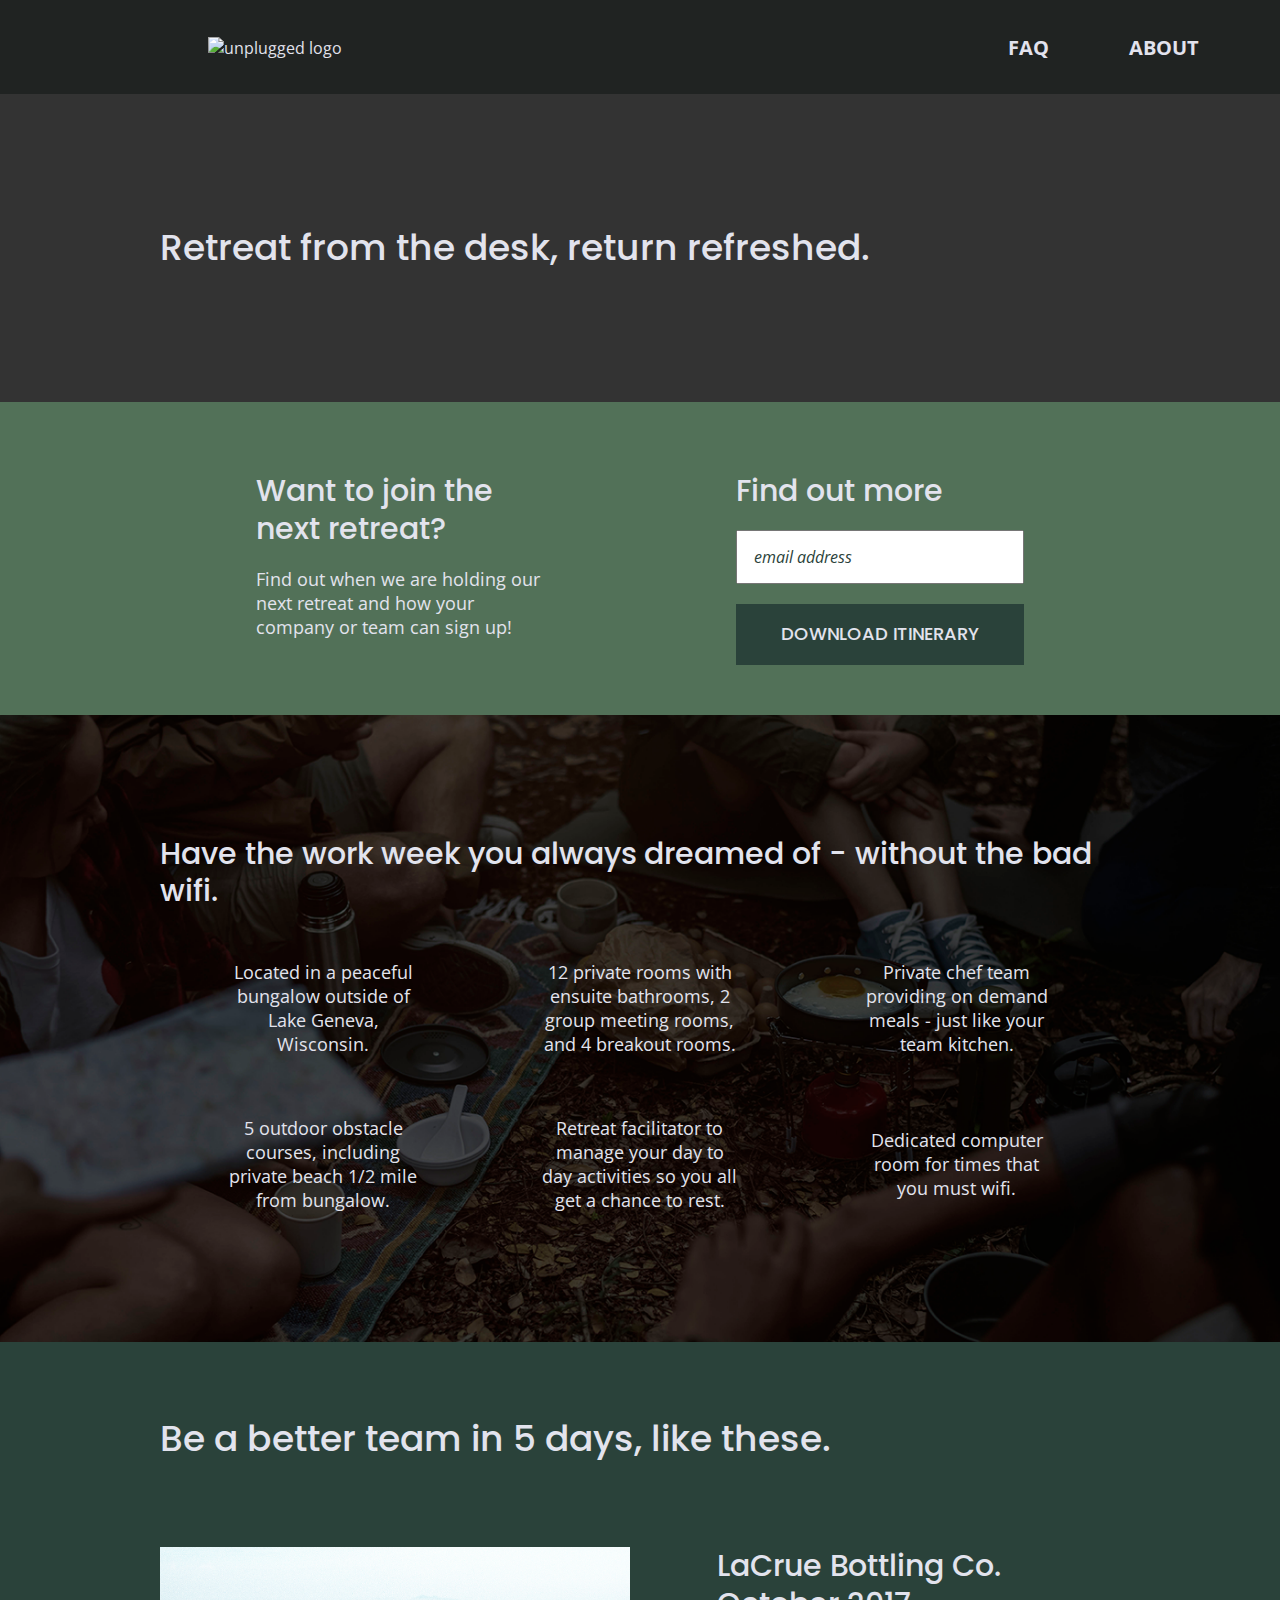
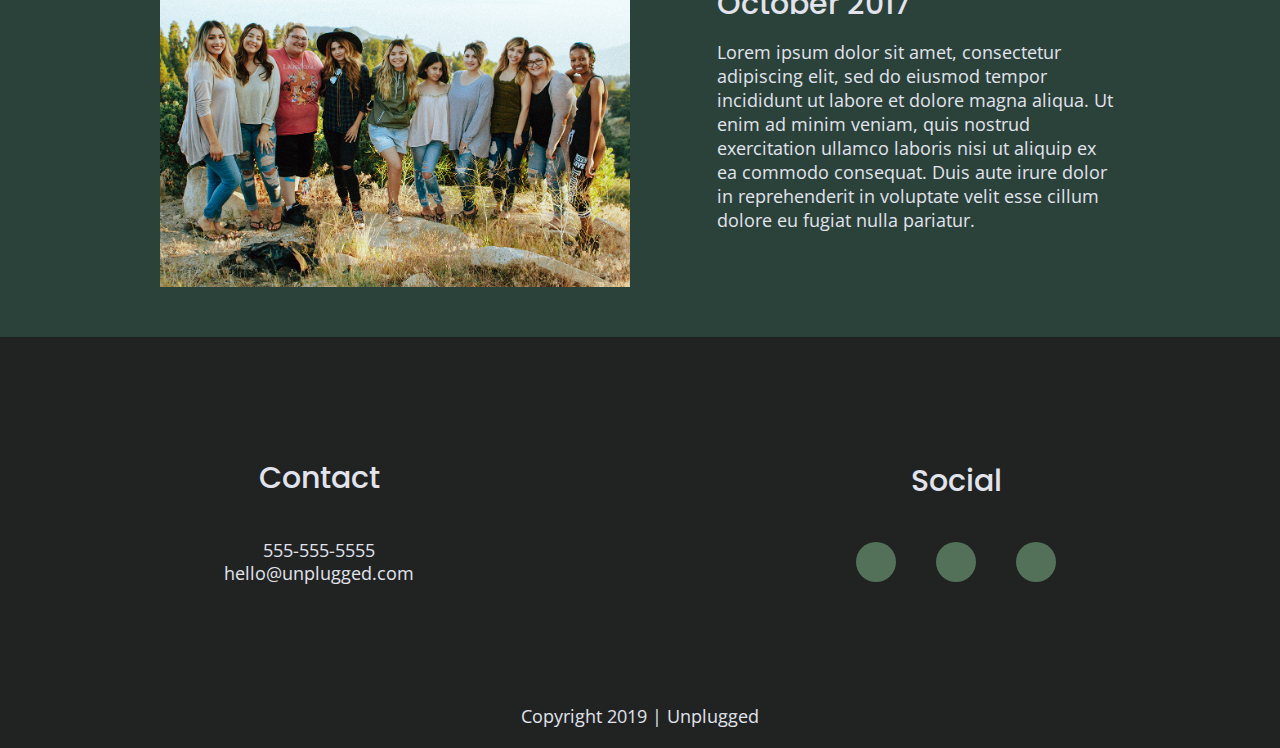
==== commit e0b3a0fc: "fixed navigation layout" ====
--- a/index.html
+++ b/index.html
@@ -47,14 +47,12 @@
         </a>  
       </figure>
       <div class="header-divider"></div>
-      <div class="navbar">
         <nav>
           <ul>
             <li> <a href="faq/index.html" target="_blank" >FAQ</a></li>
             <li> <a href="about/index.html" target="_blank"> About</a></li>
           </ul>
         </nav>
-      </div>
       
     </div>
   </header>
@@ -73,12 +71,13 @@
         <h3>Want to join the next retreat?</h3>
         <p>Find out when we are holding our next retreat 
           and how your company or team can sign up!</p>
-          <div class="form">
+        </div>
+        <div class="form">
             <h3>Find out more</h3>
             <input type="text" name="name" value="email address">
             <input type="button" value="Download Itinerary">
-        </div>
-      </div>
+          </div>
+      
     </div>
   </aside>
     <!--------------------------------- Features ------------------------------------------------------>
@@ -123,11 +122,13 @@
     <section>
       <div class="reviews">
         <div class="content-wrapper">
-          <article>
-            <h3> Be a better team in 5 days, like these.</h3>
-            <img src="img/" alt="group-photo"></a><!--insert image-->
-                <div> 
-                  <h4> LaCrue Bottling Co. <br> October 2017</h4>
+            <h2> Be a better team in 5 days, like these.</h2>
+            <article>
+              <figure>
+                <img src="img/group-photo.png" alt="group-photo"></a>
+              </figure>
+              <div> 
+                  <h3> LaCrue Bottling Co. October 2017</h3>
                       <p>Lorem ipsum dolor sit amet, consectetur adipiscing 
                         elit, sed do eiusmod tempor incididunt ut labore et 
                         dolore magna aliqua. Ut enim ad minim veniam, quis 
@@ -135,9 +136,9 @@
                         ex ea commodo consequat. Duis aute irure dolor
                          in reprehenderit in voluptate velit esse cillum dolore 
                          eu fugiat nulla pariatur.</p> 
-                </div> 
-          </article>
-        </div>
+                  </div> 
+              </article>
+          </div>
       </div>
     </section>
 </main>
--- a/css/main.css
+++ b/css/main.css
@@ -193,21 +193,29 @@
   margin: 10px 0 20px 0;
 }
 header nav {
+  width: 60%;
+  font-size: 1.125em;
+  font-weight: 700;
   text-transform: uppercase;
+  display: flex;
+  justify-content: space-between;
+  align-items: center;
+  flex-flow: row wrap;
+  
+}
+
+header nav ul {
+  width: 100%;
+  display: flex;
+  justify-content: space-between;
+}
+
+header nav ul li {
   font-size: 1.125em;
-  font-weight:700;
-  display: flex;
-  justify-content: space-around;
-  align-items:center;
-  flex-flow: row wrap;
-  width:60%;
-}
-
-header .navbar ul{
-  display: flex;
-  justify-content: space-around;
-  width: 100%;
-}
+  padding: 0 40px;
+  align-items: center;
+}
+
 footer{
   flex-direction: column;
   text-align: center;
@@ -532,11 +540,11 @@
 header figure{
   width:30%;
 }
-header .navbar {
+header nav {
   width: 20%;
 }
 
-header .navbar ul{
+header nav ul{
   justify-content: space-between;
 }
 
@@ -577,22 +585,23 @@
 
 /* ----------------------------------REVIEWS----------------------------------------- */
 .reviews article {
- display: flex;
- justify-content: space-between;
-}
-.reviews h2{
-  width:85%;
-}
-
+  display: flex;
+  justify-content: space-between;
+}
+
+.reviews h2 {
+  width: 85%;
+}
+
+.reviews article figure,
 .reviews article div {
-    width:  49%;       
-}
-
-.reviews h3{
+  width: 49%;
+}
+
+.reviews h3 {
   width: 75%;
   margin: 0;
 }
-
 
 /* ----------------------------------FOOTER------------------------------------------ */
 
@@ -728,11 +737,16 @@
 
 /* ---------------------------------REVIEWS----------------------------------------- */
 
+.reviews h2 {
+  padding-bottom: 50px; 
+}
+
 .reviews article div {
-    width:  42%;       
-}
-.reviews h2{
-  padding-bottom: 50px;
+  width: 42%;
+}
+
+footer h4 {
+  font-size: 1.875em;
 }
 
 /* ----------------------------------FOOTER----------------------------------------- */
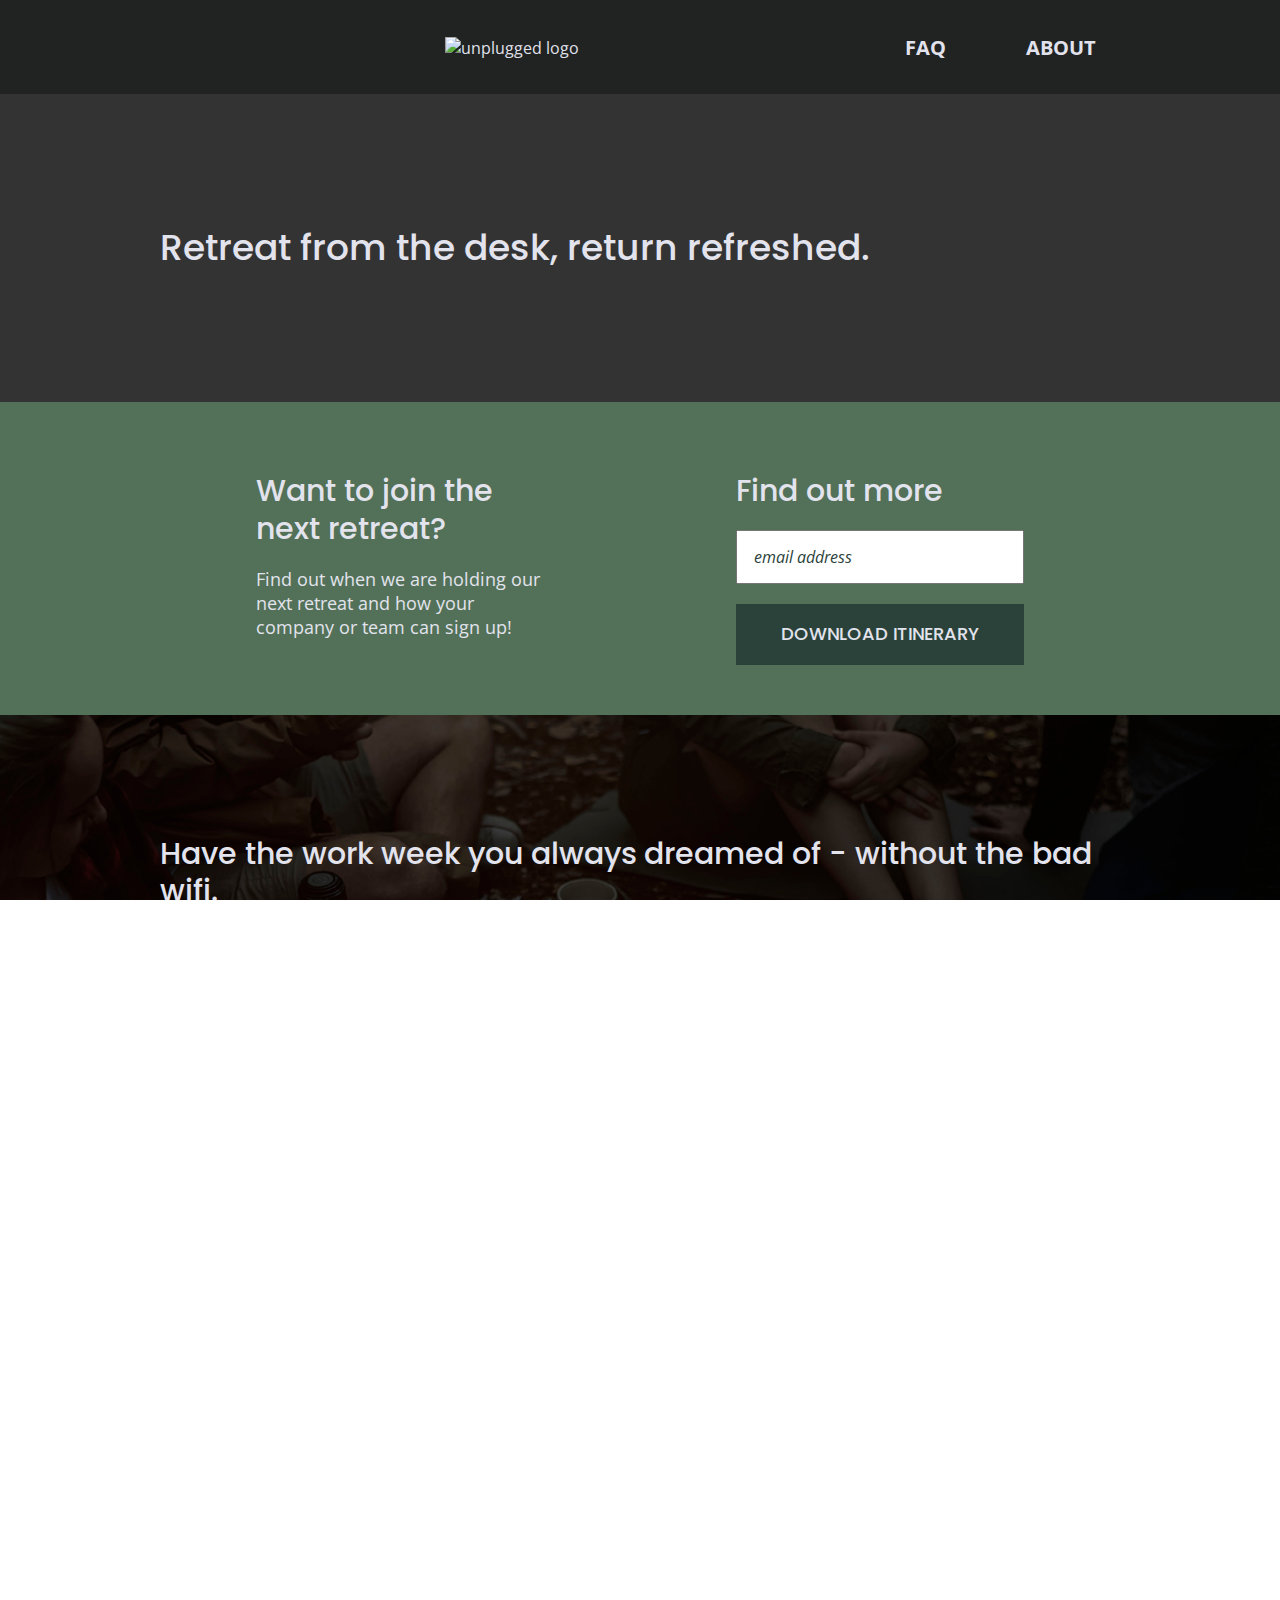
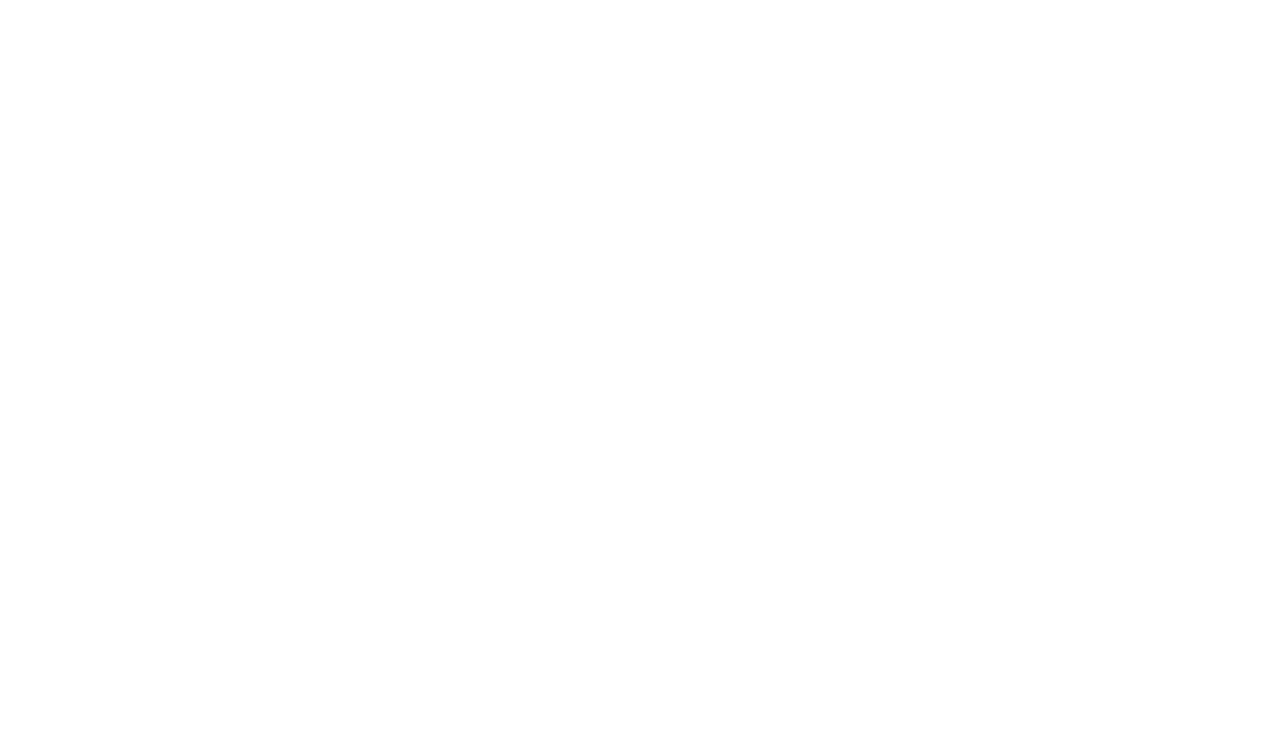
==== commit 9cee353d: "fixed navbar - layout, links" ====
--- a/index.html
+++ b/index.html
@@ -4,7 +4,7 @@
 <head>
   <title>Unplugged</title>
   <meta charset="utf-8">
-  <title></title>
+
   <meta name="description" content="">
   <meta name="viewport" content="width=device-width, initial-scale=1">
 
@@ -40,8 +40,8 @@
 
   <!--------------------------------- Header ----------------------------------------------------------->
   <header>
-    <div class="content-wrapper">
-      <figure>
+    <div class="header-wrapper">
+      <figure class = "logo">
         <a href="index.html">
           <img src="../unplugged-project/img/unpluggedlogo.png" alt="unplugged logo">
         </a>  
@@ -49,8 +49,8 @@
       <div class="header-divider"></div>
         <nav>
           <ul>
-            <li> <a href="faq/index.html" target="_blank" >FAQ</a></li>
-            <li> <a href="about/index.html" target="_blank"> About</a></li>
+            <li> <a href="faq/index.html">FAQ</a></li>
+            <li> <a href="about/index.html">About</a></li>
           </ul>
         </nav>
       
@@ -125,7 +125,7 @@
             <h2> Be a better team in 5 days, like these.</h2>
             <article>
               <figure>
-                <img src="img/group-photo.png" alt="group-photo"></a>
+                <img src="img/group-photo.png" alt="group-photo"/>
               </figure>
               <div> 
                   <h3> LaCrue Bottling Co. October 2017</h3>
--- a/css/main.css
+++ b/css/main.css
@@ -90,9 +90,13 @@
 
 /*-------------------------------   GENERAL STYLES ------------------------------------*/
 
-html{
+html,body{
+    width: 100%;
+    height: 100%;
+    margin: 0px;
+    padding: 0px;
+    overflow-x: hidden; 
   font-size: 16px;
-  
 }
 
 body{
@@ -169,17 +173,20 @@
 header{
   padding: 15px 0;
 }
-
-
-header figure {
-    width: 60%;
+.header-wrapper{
+  width: 100%;
+}
+
+
+header .logo {
+    width: 50%;
     display: flex;
     justify-content: center;
     align-items: center;
     flex-flow: row wrap;
 }
 
-header .content-wrapper{
+.header-wrapper{
   display: flex;
   justify-content: center;
   align-items:center;
@@ -193,7 +200,7 @@
   margin: 10px 0 20px 0;
 }
 header nav {
-  width: 60%;
+  width: 100%;
   font-size: 1.125em;
   font-weight: 700;
   text-transform: uppercase;
@@ -203,17 +210,17 @@
   flex-flow: row wrap;
   
 }
-
 header nav ul {
   width: 100%;
   display: flex;
-  justify-content: space-between;
+  justify-content: center;
 }
 
 header nav ul li {
   font-size: 1.125em;
   padding: 0 40px;
   align-items: center;
+  justify-content: space-evenly;
 }
 
 footer{
@@ -393,33 +400,35 @@
   background-color: #527158;
   display: flex;
   justify-content: center;
-  align-items:center;
-  flex-flow: row wrap;
-}
-/*.faq .content-wrapper {
-  display: flex;
-  justify-content: center;
-  align-items:center;
-  flex-flow: row wrap;
-  margin: 50px 5px;
-}
- */
-.faq h2{
-  margin: 40px;
+  align-items: center;
+  flex-flow: row wrap;
+}
+
+.faq .content-wrapper {
+  margin: 50px 0 0 0;
+  display: flex;
+  justify-content: center;
+  align-items: center;
+  flex-flow: row wrap;
+}
+
+.faq h2 {
+  margin-bottom: 40px;
   line-height: 1;
 }
-.faq-content{
-  display: flex;
-  justify-content: center;
-  align-items:center;
-  flex-flow: row wrap;
-  width: 90%;
+
+.faq-content {
   margin-bottom: 50px;
-  margin-left: 20px;
-}
+}
+
+.faq-content {
+  margin-bottom: 50px;
+}
+
 .faq-content h4 {
   line-height: 1.333;
 }
+
 
 /* ==========================================================================
    Helper classes
@@ -545,7 +554,7 @@
 }
 
 header nav ul{
-  justify-content: space-between;
+  justify-content: center;
 }
 
 .header-divider{
@@ -671,7 +680,6 @@
  flex-basis: 45%;
 
 }
-
 .faq h2{
   width: 100%;
 }
